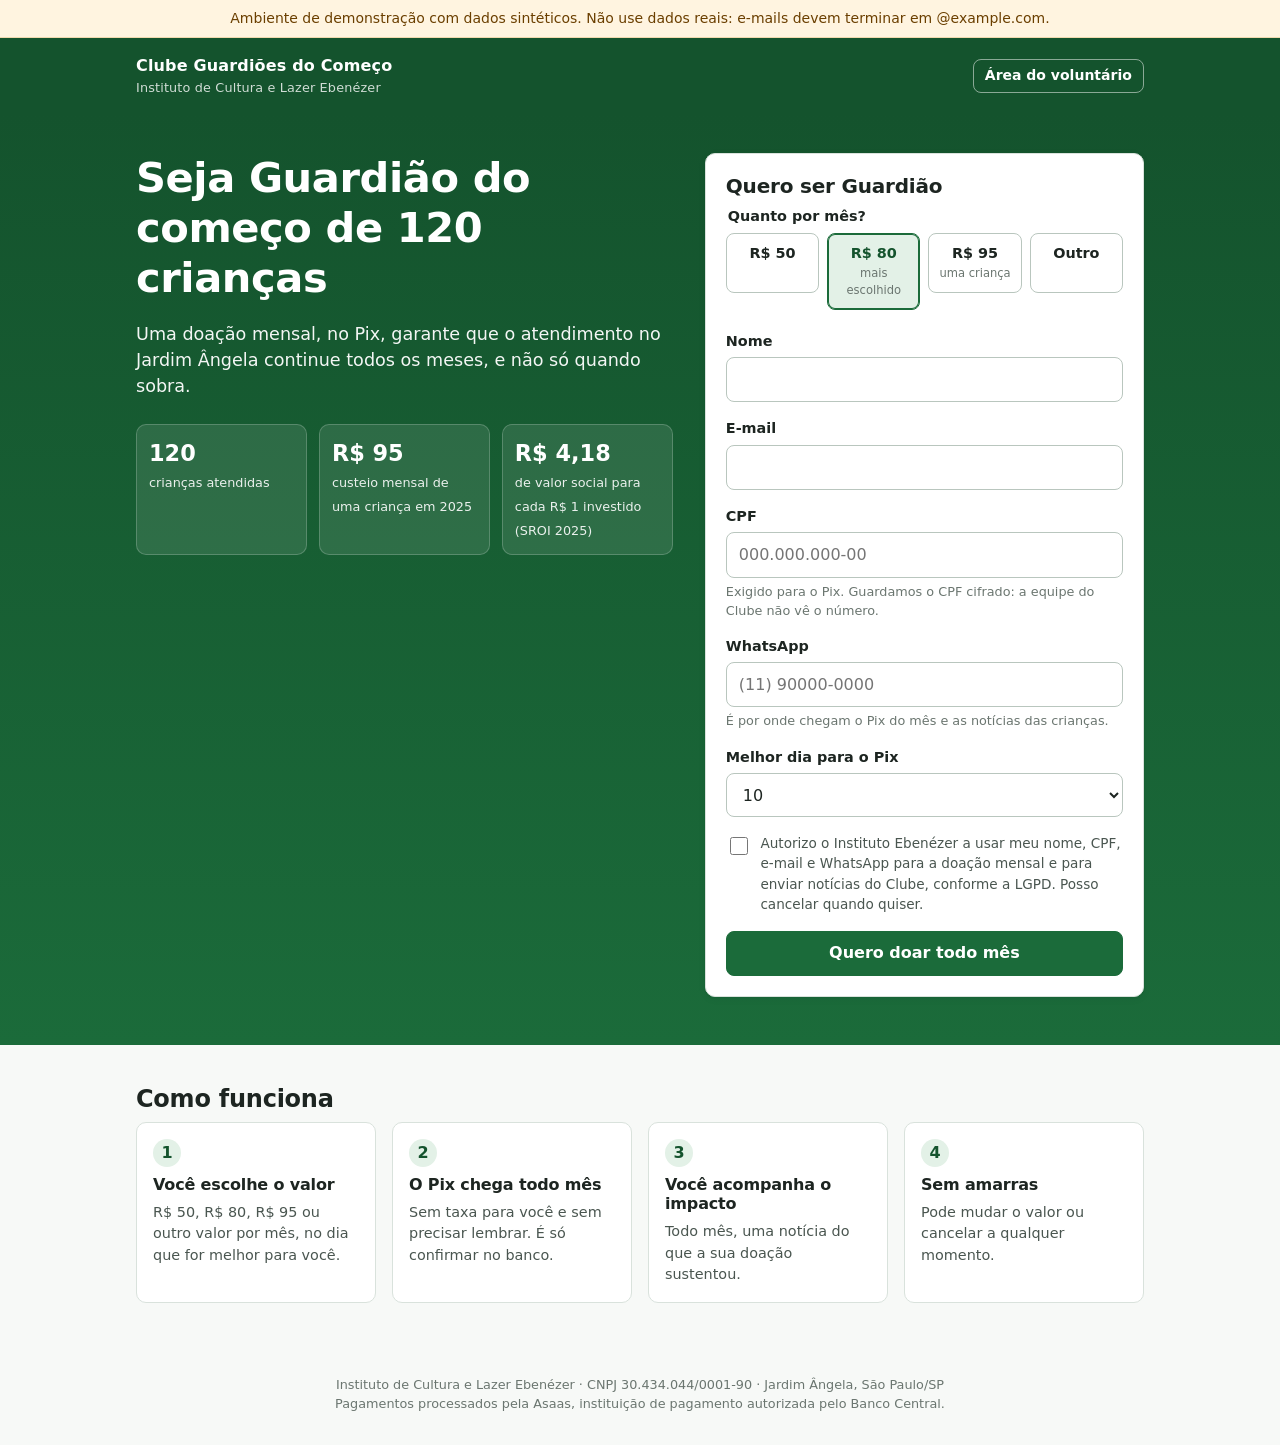
==== web/index.html @ 4b3579b1 "Handover final: user stories, congelamento, execução da véspera, conferência deck x MVP e pacote de " ====
<!doctype html>
<html lang="pt-BR">
<head>
<meta charset="utf-8">
<meta name="viewport" content="width=device-width, initial-scale=1">
<title>Clube Guardiões do Começo | Instituto Ebenézer</title>
<meta name="description" content="Doe todo mês e sustente o atendimento de 120 crianças no Jardim Ângela, São Paulo.">
<link rel="icon" href="data:image/svg+xml,%3Csvg xmlns=%22http://www.w3.org/2000/svg%22 viewBox=%220 0 32 32%22%3E%3Ccircle cx=%2216%22 cy=%2216%22 r=%2216%22 fill=%22%231b6b3a%22/%3E%3Cpath d=%22M16 8c-4 4-6 7-6 10a6 6 0 0 0 12 0c0-3-2-6-6-10z%22 fill=%22%23fff%22/%3E%3C/svg%3E">
<link rel="stylesheet" href="css/estilo.css">
</head>
<body>
<header class="pub-topo">
  <div class="cont">
    <div class="marca">Clube Guardiões do Começo<small>Instituto de Cultura e Lazer Ebenézer</small></div>
    <a class="btn sec peq" href="painel.html" style="background:transparent;color:#fff;border-color:rgba(255,255,255,.5)">Área do voluntário</a>
  </div>
</header>

<section class="heroi">
  <div class="cont">
    <div>
      <h1>Seja Guardião do começo de 120 crianças</h1>
      <p class="lead">Uma doação mensal, no Pix, garante que o atendimento no Jardim Ângela continue todos os meses, e não só quando sobra.</p>
      <div class="fatos">
        <div class="fato"><strong>120</strong><span>crianças atendidas</span></div>
        <div class="fato"><strong>R$ 95</strong><span>custeio mensal de uma criança em 2025</span></div>
        <div class="fato"><strong>R$ 4,18</strong><span>de valor social para cada R$ 1 investido (SROI 2025)</span></div>
      </div>
    </div>

    <form class="cartao form-adesao" id="form-adesao" novalidate>
      <h2 style="font-size:1.25rem">Quero ser Guardião</h2>
      <fieldset class="campo" style="border:0;padding:0;margin:0 0 1rem">
        <legend style="font-weight:600;font-size:.9rem;margin-bottom:.3rem">Quanto por mês?</legend>
        <div class="faixas">
          <label class="faixa"><input type="radio" name="valor" value="50"><span>R$ 50<small>&nbsp;</small></span></label>
          <label class="faixa"><input type="radio" name="valor" value="80" checked><span>R$ 80<small>mais escolhido</small></span></label>
          <label class="faixa"><input type="radio" name="valor" value="95"><span>R$ 95<small>uma criança</small></span></label>
          <label class="faixa"><input type="radio" name="valor" value="outro"><span>Outro<small>&nbsp;</small></span></label>
        </div>
        <div class="campo" id="campo-outro" hidden style="margin-top:.5rem">
          <label for="valor-outro">Outro valor mensal (R$)</label>
          <input id="valor-outro" type="number" min="10" max="5000" step="1" inputmode="numeric" placeholder="Ex.: 150">
        </div>
      </fieldset>
      <div class="campo"><label for="nome">Nome</label><input id="nome" type="text" autocomplete="name" required maxlength="120"></div>
      <div class="campo"><label for="email">E-mail</label><input id="email" type="email" autocomplete="email" required></div>
      <div class="campo"><label for="cpf">CPF</label><input id="cpf" type="text" inputmode="numeric" autocomplete="off" placeholder="000.000.000-00" maxlength="14" required>
        <div class="ajuda">Exigido para o Pix. Guardamos o CPF cifrado: a equipe do Clube não vê o número.</div></div>
      <div class="campo"><label for="telefone">WhatsApp</label><input id="telefone" type="tel" autocomplete="tel" placeholder="(11) 90000-0000" maxlength="30">
        <div class="ajuda">É por onde chegam o Pix do mês e as notícias das crianças.</div></div>
      <div class="campo"><label for="dia">Melhor dia para o Pix</label>
        <select id="dia"><option>5</option><option selected>10</option><option>15</option><option>20</option><option>25</option></select></div>
      <label class="consent campo"><input type="checkbox" id="consent" required>
        <span>Autorizo o Instituto Ebenézer a usar meu nome, CPF, e-mail e WhatsApp para a doação mensal e para enviar notícias do Clube, conforme a LGPD. Posso cancelar quando quiser.</span></label>
      <button class="btn" type="submit" id="btn-aderir" style="width:100%">Quero doar todo mês</button>
      <div id="resultado" aria-live="polite"></div>
    </form>
  </div>
</section>

<section class="secao">
  <h2>Como funciona</h2>
  <div class="passos">
    <div class="passo"><h3>Você escolhe o valor</h3><p>R$ 50, R$ 80, R$ 95 ou outro valor por mês, no dia que for melhor para você.</p></div>
    <div class="passo"><h3>O Pix chega todo mês</h3><p>Sem taxa para você e sem precisar lembrar. É só confirmar no banco.</p></div>
    <div class="passo"><h3>Você acompanha o impacto</h3><p>Todo mês, uma notícia do que a sua doação sustentou.</p></div>
    <div class="passo"><h3>Sem amarras</h3><p>Pode mudar o valor ou cancelar a qualquer momento.</p></div>
  </div>
</section>

<footer class="rodape">
  Instituto de Cultura e Lazer Ebenézer · CNPJ 30.434.044/0001-90 · Jardim Ângela, São Paulo/SP<br>
  Pagamentos processados pela Asaas, instituição de pagamento autorizada pelo Banco Central.
</footer>

<script src="vendor/supabase-2.117.2.js"></script>
<script src="config.js"></script>
<script src="js/comum.js"></script>
<script src="js/adesao.js"></script>
</body>
</html>
---- web/css/estilo.css ----
/* Clube Guardiões do Começo | estilo único das duas telas */
:root {
  --verde-900: #14532d;
  --verde-700: #1b6b3a;
  --verde-600: #237a45;
  --verde-100: #e3f1e7;
  --verde-50:  #f2f8f4;
  --tinta:     #1d2521;
  --tinta-2:   #4a5650;
  --tinta-3:   #6b7670;
  --linha:     #d9e2dc;
  --fundo:     #f7f9f7;
  --cartao:    #ffffff;
  --ok:        #1b6b3a;
  --atencao:   #9a5b00;
  --atencao-bg:#fff4e0;
  --critico:   #b42318;
  --critico-bg:#fdecea;
  --neutro-bg: #eef1ef;
  --raio: 10px;
  --sombra: 0 1px 2px rgba(20, 40, 30, .06), 0 2px 8px rgba(20, 40, 30, .05);
  --fonte: "Inter", system-ui, -apple-system, "Segoe UI", Roboto, sans-serif;
}
* { box-sizing: border-box; }
html, body { margin: 0; }
body { font-family: var(--fonte); color: var(--tinta); background: var(--fundo); line-height: 1.5; font-size: 16px; }
a { color: var(--verde-700); }
button, input, select { font: inherit; }
h1, h2, h3 { line-height: 1.2; margin: 0 0 .5rem; letter-spacing: -.01em; }
.sr-only { position: absolute; width: 1px; height: 1px; overflow: hidden; clip: rect(0 0 0 0); white-space: nowrap; }

.aviso-demo { background: #fff4e0; color: #6b3f00; border-bottom: 1px solid #f0d9ae; text-align: center; font-size: .875rem; padding: .5rem 1rem; }

/* ---------- botões e campos ---------- */
.btn { display: inline-flex; align-items: center; justify-content: center; gap: .4rem; border: 1px solid var(--verde-700);
       background: var(--verde-700); color: #fff; padding: .6rem 1rem; border-radius: 8px; cursor: pointer; font-weight: 600;
       min-height: 44px; text-decoration: none; }
.btn:hover { background: var(--verde-900); }
.btn:disabled { opacity: .55; cursor: not-allowed; }
.btn.sec { background: #fff; color: var(--verde-700); }
.btn.sec:hover { background: var(--verde-50); }
.btn.perigo { background: #fff; color: var(--critico); border-color: #e5b4ae; }
.btn.perigo:hover { background: var(--critico-bg); }
.btn.peq { min-height: 34px; padding: .3rem .7rem; font-size: .875rem; }
:focus-visible { outline: 3px solid #7cc496; outline-offset: 2px; }

label { display: block; font-weight: 600; font-size: .9rem; margin-bottom: .3rem; }
input[type=text], input[type=email], input[type=tel], input[type=password], input[type=number], input[type=month], select {
  width: 100%; padding: .6rem .75rem; border: 1px solid #b9c6be; border-radius: 8px; background: #fff; min-height: 44px; color: var(--tinta); }
.campo { margin-bottom: 1rem; }
.ajuda { font-size: .8rem; color: var(--tinta-3); margin-top: .25rem; }

.msg { border-radius: 8px; padding: .75rem 1rem; margin: 1rem 0; font-size: .95rem; }
.msg.ok { background: var(--verde-100); color: var(--verde-900); }
.msg.erro { background: var(--critico-bg); color: var(--critico); }
.msg.info { background: var(--neutro-bg); color: var(--tinta-2); }

/* ---------- página pública ---------- */
.pub-topo { background: var(--verde-900); color: #fff; }
.pub-topo .cont { max-width: 1040px; margin: 0 auto; padding: 1rem; display: flex; justify-content: space-between; align-items: center; }
.marca { font-weight: 700; letter-spacing: .01em; }
.marca small { display: block; font-weight: 400; opacity: .8; font-size: .8rem; }
.heroi { background: linear-gradient(180deg, var(--verde-900), var(--verde-700)); color: #fff; }
.heroi .cont { max-width: 1040px; margin: 0 auto; padding: 2.5rem 1rem 3rem; display: grid; gap: 2rem; grid-template-columns: 1.1fr .9fr; align-items: start; }
.heroi h1 { font-size: clamp(1.9rem, 4vw, 2.6rem); }
.heroi p.lead { font-size: 1.1rem; opacity: .95; max-width: 34rem; }
.fatos { display: grid; grid-template-columns: repeat(3, 1fr); gap: .75rem; margin-top: 1.5rem; }
.fato { background: rgba(255,255,255,.1); border: 1px solid rgba(255,255,255,.2); border-radius: var(--raio); padding: .75rem; }
.fato strong { display: block; font-size: 1.4rem; }
.fato span { font-size: .8rem; opacity: .9; }

.cartao { background: var(--cartao); border: 1px solid var(--linha); border-radius: var(--raio); box-shadow: var(--sombra); padding: 1.25rem; }
.form-adesao { color: var(--tinta); }
.faixas { display: grid; grid-template-columns: repeat(4, 1fr); gap: .5rem; }
.faixa input { position: absolute; opacity: 0; }
.faixa span { display: block; text-align: center; padding: .6rem .25rem; border: 1px solid #b9c6be; border-radius: 8px; cursor: pointer; font-weight: 700; }
.faixa span small { display: block; font-weight: 400; font-size: .72rem; color: var(--tinta-3); }
.faixa input:checked + span { border-color: var(--verde-700); background: var(--verde-100); color: var(--verde-900); box-shadow: inset 0 0 0 1px var(--verde-700); }
.faixa input:focus-visible + span { outline: 3px solid #7cc496; outline-offset: 2px; }
.consent { display: flex; gap: .6rem; align-items: flex-start; font-weight: 400; font-size: .85rem; color: var(--tinta-2); }
.consent input { margin-top: .25rem; width: 18px; height: 18px; flex: none; }

.secao { max-width: 1040px; margin: 0 auto; padding: 2.5rem 1rem; }
.passos { display: grid; grid-template-columns: repeat(4, 1fr); gap: 1rem; counter-reset: p; }
.passo { background: #fff; border: 1px solid var(--linha); border-radius: var(--raio); padding: 1rem; }
.passo::before { counter-increment: p; content: counter(p); display: inline-grid; place-items: center; width: 28px; height: 28px; border-radius: 50%;
                 background: var(--verde-100); color: var(--verde-900); font-weight: 700; margin-bottom: .5rem; }
.passo h3 { font-size: 1rem; }
.passo p { margin: 0; font-size: .9rem; color: var(--tinta-2); }
.rodape { text-align: center; color: var(--tinta-3); font-size: .8rem; padding: 2rem 1rem; }

/* ---------- painel ---------- */
.painel-topo { background: var(--verde-900); color: #fff; position: sticky; top: 0; z-index: 5; }
.painel-topo .cont { max-width: 1280px; margin: 0 auto; padding: .6rem 1rem; display: flex; align-items: center; gap: 1rem; justify-content: space-between; }
.painel-topo .quem { font-size: .85rem; opacity: .9; display: flex; gap: .75rem; align-items: center; }
.painel-topo .btn.sec { background: transparent; color: #fff; border-color: rgba(255,255,255,.5); }
.abas { background: #fff; border-bottom: 1px solid var(--linha); position: sticky; top: 56px; z-index: 4; }
.abas .cont { max-width: 1280px; margin: 0 auto; padding: 0 1rem; display: flex; gap: .25rem; overflow-x: auto; }
.abas button { border: 0; background: none; padding: .85rem .9rem; cursor: pointer; color: var(--tinta-2); font-weight: 600; border-bottom: 3px solid transparent; white-space: nowrap; }
.abas button[aria-selected=true] { color: var(--verde-900); border-bottom-color: var(--verde-700); }
.abas .badge { background: var(--critico); color: #fff; border-radius: 999px; font-size: .72rem; padding: .05rem .45rem; margin-left: .3rem; }
main.painel { max-width: 1280px; margin: 0 auto; padding: 1.25rem 1rem 3rem; }
.aba[hidden] { display: none; }
.cabecalho-aba { display: flex; justify-content: space-between; align-items: end; gap: 1rem; flex-wrap: wrap; margin-bottom: 1rem; }
.cabecalho-aba p { margin: 0; color: var(--tinta-2); font-size: .9rem; }

.kpis { display: grid; grid-template-columns: repeat(auto-fit, minmax(190px, 1fr)); gap: .75rem; margin-bottom: 1rem; }
.kpi { background: #fff; border: 1px solid var(--linha); border-radius: var(--raio); padding: 1rem; }
.kpi .rot { font-size: .8rem; color: var(--tinta-3); font-weight: 600; text-transform: uppercase; letter-spacing: .03em; }
.kpi .val { font-size: 1.75rem; font-weight: 700; margin: .15rem 0; font-variant-numeric: tabular-nums; }
.kpi .sub { font-size: .82rem; color: var(--tinta-2); }
.barra-meta { height: 8px; background: var(--neutro-bg); border-radius: 999px; overflow: hidden; margin-top: .4rem; }
.barra-meta > div { height: 100%; background: var(--verde-700); border-radius: 999px; }

.grade-2 { display: grid; grid-template-columns: 1fr 1fr; gap: .75rem; }
.grafico { background: #fff; border: 1px solid var(--linha); border-radius: var(--raio); padding: 1rem; position: relative; }
.grafico h3 { font-size: .95rem; }
.grafico .nota { font-size: .8rem; color: var(--tinta-3); margin: 0 0 .5rem; }
.grafico svg { width: 100%; height: auto; display: block; overflow: visible; }
.grafico .barra { fill: var(--verde-700); }
.grafico .barra.ativa { fill: var(--verde-900); }
.grafico .eixo text { fill: var(--tinta-3); font-size: 11px; }
.grafico .grade line { stroke: #e7ece9; }
.grafico .meta line { stroke: var(--tinta-2); stroke-dasharray: 4 4; }
.grafico .meta text { fill: var(--tinta); font-size: 11px; font-weight: 600; paint-order: stroke; stroke: #fff; stroke-width: 4px; stroke-linejoin: round; }
.dica { position: absolute; pointer-events: none; background: var(--tinta); color: #fff; font-size: .8rem; padding: .35rem .55rem; border-radius: 6px;
        white-space: nowrap; transform: translate(-50%, -110%); opacity: 0; transition: opacity .1s; }
.dica.vis { opacity: 1; }

.tabela-wrap { background: #fff; border: 1px solid var(--linha); border-radius: var(--raio); overflow-x: auto; }
table { width: 100%; border-collapse: collapse; font-size: .9rem; }
th, td { text-align: left; padding: .6rem .75rem; border-bottom: 1px solid #edf1ee; vertical-align: middle; }
th { font-size: .75rem; text-transform: uppercase; letter-spacing: .03em; color: var(--tinta-3); background: #fafbfa; position: sticky; top: 0; }
td.num, th.num { text-align: right; font-variant-numeric: tabular-nums; }
tr:hover td { background: #fafcfb; }
.vazio { padding: 2rem; text-align: center; color: var(--tinta-3); }

.selo { display: inline-flex; align-items: center; gap: .3rem; font-size: .78rem; font-weight: 600; border-radius: 999px; padding: .15rem .55rem; white-space: nowrap; }
.selo::before { content: ""; width: 7px; height: 7px; border-radius: 50%; background: currentColor; }
.selo.ativo, .selo.pago { background: var(--verde-100); color: var(--verde-900); }
.selo.recuperado { background: #e0eefb; color: #1e4f7a; }
.selo.em_risco, .selo.falhou, .selo.media { background: var(--atencao-bg); color: var(--atencao); }
.selo.alta { background: var(--critico-bg); color: var(--critico); }
.selo.cancelado, .selo.pendente { background: var(--neutro-bg); color: var(--tinta-2); }

.filtros { display: flex; gap: .5rem; flex-wrap: wrap; align-items: end; margin-bottom: .75rem; }
.filtros .campo { margin: 0; min-width: 180px; }
.acoes-mes { display: grid; grid-template-columns: repeat(3, 1fr); gap: .75rem; margin-bottom: 1rem; }
.acao { background: #fff; border: 1px solid var(--linha); border-radius: var(--raio); padding: 1rem; display: flex; flex-direction: column; gap: .5rem; }
.acao h3 { font-size: 1rem; margin: 0; }
.acao p { margin: 0; font-size: .85rem; color: var(--tinta-2); flex: 1; }
.acao .tag { font-size: .7rem; font-weight: 700; color: var(--atencao); text-transform: uppercase; letter-spacing: .04em; }

dialog { border: 0; border-radius: 12px; padding: 0; width: min(760px, 94vw); box-shadow: 0 20px 60px rgba(0,0,0,.25); }
dialog::backdrop { background: rgba(10, 25, 15, .45); }
dialog .dlg-cab { display: flex; justify-content: space-between; align-items: center; padding: 1rem 1.25rem; border-bottom: 1px solid var(--linha); }
dialog .dlg-corpo { padding: 1rem 1.25rem; max-height: 70vh; overflow: auto; }
.linha-tempo { list-style: none; margin: 0; padding: 0; font-size: .88rem; }
.linha-tempo li { padding: .4rem 0; border-bottom: 1px dashed #e3e9e5; display: flex; gap: .75rem; }
.linha-tempo time { color: var(--tinta-3); min-width: 8.5rem; font-variant-numeric: tabular-nums; }

.login { max-width: 400px; margin: 8vh auto; }
.login h1 { font-size: 1.4rem; }

@media (max-width: 860px) {
  .heroi .cont { grid-template-columns: 1fr; }
  .passos { grid-template-columns: 1fr 1fr; }
  .grade-2, .acoes-mes { grid-template-columns: 1fr; }
}
@media (max-width: 520px) {
  .faixas { grid-template-columns: 1fr 1fr; }
  .fatos { grid-template-columns: 1fr; }
  .passos { grid-template-columns: 1fr; }
  .painel-topo .quem span { display: none; }
}
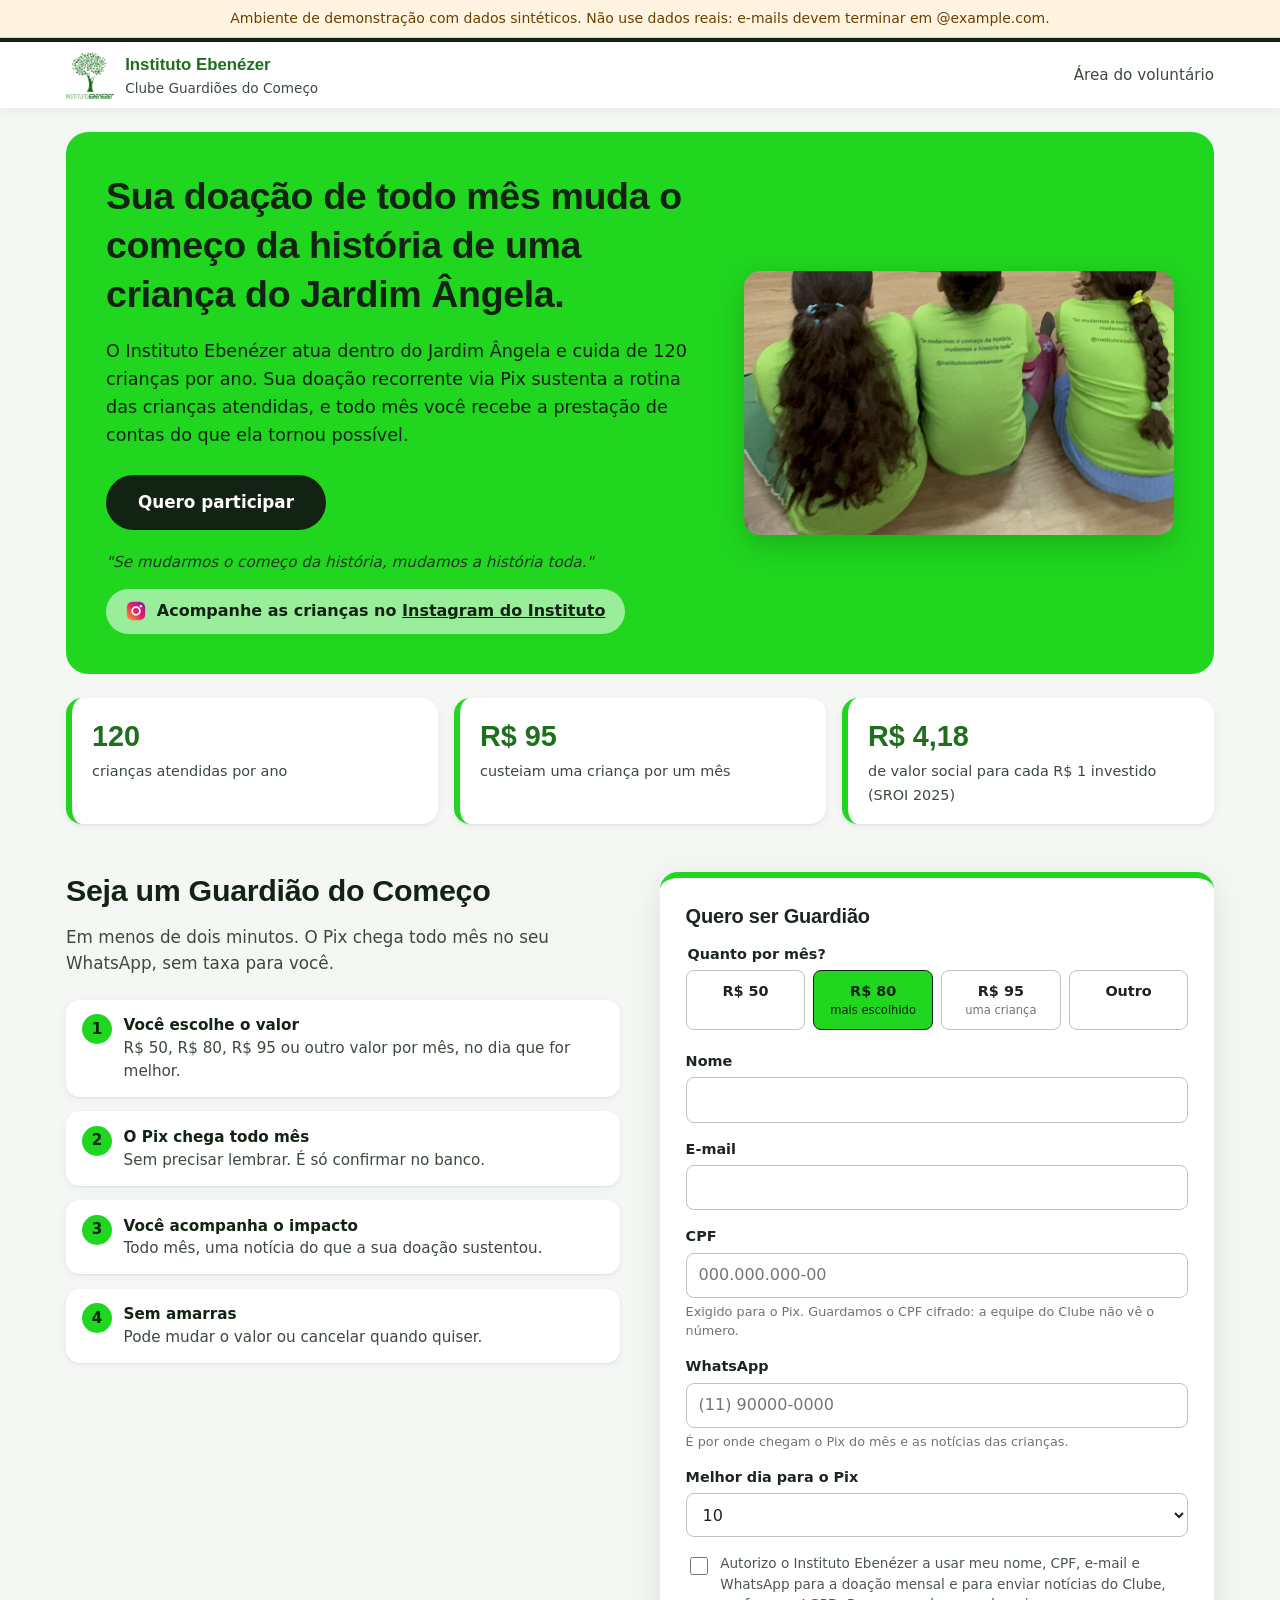
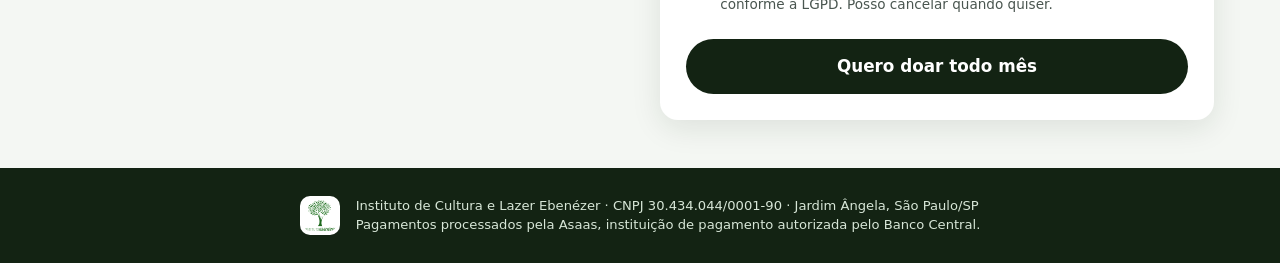
==== commit 952985ba: "Identidade visual do Instituto na página de adesão e no painel - Página de adesão no padrão da entre" ====
--- a/web/index.html
+++ b/web/index.html
@@ -5,31 +5,58 @@
 <meta name="viewport" content="width=device-width, initial-scale=1">
 <title>Clube Guardiões do Começo | Instituto Ebenézer</title>
 <meta name="description" content="Doe todo mês e sustente o atendimento de 120 crianças no Jardim Ângela, São Paulo.">
-<link rel="icon" href="data:image/svg+xml,%3Csvg xmlns=%22http://www.w3.org/2000/svg%22 viewBox=%220 0 32 32%22%3E%3Ccircle cx=%2216%22 cy=%2216%22 r=%2216%22 fill=%22%231b6b3a%22/%3E%3Cpath d=%22M16 8c-4 4-6 7-6 10a6 6 0 0 0 12 0c0-3-2-6-6-10z%22 fill=%22%23fff%22/%3E%3C/svg%3E">
+<link rel="icon" type="image/png" href="img/favicon.png">
 <link rel="stylesheet" href="css/estilo.css">
 </head>
-<body>
+<body class="pub">
 <header class="pub-topo">
   <div class="cont">
-    <div class="marca">Clube Guardiões do Começo<small>Instituto de Cultura e Lazer Ebenézer</small></div>
-    <a class="btn sec peq" href="painel.html" style="background:transparent;color:#fff;border-color:rgba(255,255,255,.5)">Área do voluntário</a>
+    <a class="marca-logo" href="index.html">
+      <img src="img/logo-ebenezer.png" alt="Instituto Ebenézer" width="48" height="47">
+      <span><strong>Instituto Ebenézer</strong><small>Clube Guardiões do Começo</small></span>
+    </a>
+    <a class="link-topo" href="painel.html">Área do voluntário</a>
   </div>
 </header>
 
-<section class="heroi">
-  <div class="cont">
-    <div>
-      <h1>Seja Guardião do começo de 120 crianças</h1>
-      <p class="lead">Uma doação mensal, no Pix, garante que o atendimento no Jardim Ângela continue todos os meses, e não só quando sobra.</p>
-      <div class="fatos">
-        <div class="fato"><strong>120</strong><span>crianças atendidas</span></div>
-        <div class="fato"><strong>R$ 95</strong><span>custeio mensal de uma criança em 2025</span></div>
-        <div class="fato"><strong>R$ 4,18</strong><span>de valor social para cada R$ 1 investido (SROI 2025)</span></div>
-      </div>
+<main>
+<section class="vitrine">
+  <div class="vitrine-cartao">
+    <div class="vitrine-texto">
+      <h1>Sua doação de todo mês muda o começo da história de uma criança do Jardim Ângela.</h1>
+      <p>O Instituto Ebenézer atua dentro do Jardim Ângela e cuida de 120 crianças por ano. Sua doação recorrente via Pix sustenta a rotina das crianças atendidas, e todo mês você recebe a prestação de contas do que ela tornou possível.</p>
+      <a class="btn-pilula" href="#adesao">Quero participar</a>
+      <p class="lema">"Se mudarmos o começo da história, mudamos a história toda."</p>
+      <a class="insta" href="https://www.instagram.com/institutosocialebenezer/" target="_blank" rel="noopener">
+        <svg viewBox="0 0 24 24" width="22" height="22" aria-hidden="true"><defs><linearGradient id="ig" x1="0" y1="1" x2="1" y2="0"><stop offset="0" stop-color="#f9a825"/><stop offset=".5" stop-color="#e91e63"/><stop offset="1" stop-color="#7b1fa2"/></linearGradient></defs><rect x="2" y="2" width="20" height="20" rx="6" fill="url(#ig)"/><circle cx="12" cy="12" r="4.2" fill="none" stroke="#fff" stroke-width="2"/><circle cx="17.3" cy="6.7" r="1.3" fill="#fff"/></svg>
+        <span>Acompanhe as crianças no <u>Instagram do Instituto</u></span>
+      </a>
     </div>
+    <figure class="vitrine-foto">
+      <img src="img/guardioes.jpg" alt="Três crianças de costas, com a camiseta verde do Instituto: Se mudarmos o começo da história, mudamos a história toda" width="1400" height="858">
+    </figure>
+  </div>
+</section>
 
+<section class="numeros" aria-label="O Instituto em números">
+  <div class="numero"><strong>120</strong><span>crianças atendidas por ano</span></div>
+  <div class="numero"><strong>R$ 95</strong><span>custeiam uma criança por um mês</span></div>
+  <div class="numero"><strong>R$ 4,18</strong><span>de valor social para cada R$ 1 investido (SROI 2025)</span></div>
+</section>
+
+<section class="adesao" id="adesao">
+  <div class="adesao-intro">
+    <h2>Seja um Guardião do Começo</h2>
+    <p>Em menos de dois minutos. O Pix chega todo mês no seu WhatsApp, sem taxa para você.</p>
+    <ol class="passos-lista">
+      <li><strong>Você escolhe o valor</strong> R$ 50, R$ 80, R$ 95 ou outro valor por mês, no dia que for melhor.</li>
+      <li><strong>O Pix chega todo mês</strong> Sem precisar lembrar. É só confirmar no banco.</li>
+      <li><strong>Você acompanha o impacto</strong> Todo mês, uma notícia do que a sua doação sustentou.</li>
+      <li><strong>Sem amarras</strong> Pode mudar o valor ou cancelar quando quiser.</li>
+    </ol>
+  </div>
     <form class="cartao form-adesao" id="form-adesao" novalidate>
-      <h2 style="font-size:1.25rem">Quero ser Guardião</h2>
+      <h3 class="form-titulo">Quero ser Guardião</h3>
       <fieldset class="campo" style="border:0;padding:0;margin:0 0 1rem">
         <legend style="font-weight:600;font-size:.9rem;margin-bottom:.3rem">Quanto por mês?</legend>
         <div class="faixas">
@@ -53,25 +80,16 @@
         <select id="dia"><option>5</option><option selected>10</option><option>15</option><option>20</option><option>25</option></select></div>
       <label class="consent campo"><input type="checkbox" id="consent" required>
         <span>Autorizo o Instituto Ebenézer a usar meu nome, CPF, e-mail e WhatsApp para a doação mensal e para enviar notícias do Clube, conforme a LGPD. Posso cancelar quando quiser.</span></label>
-      <button class="btn" type="submit" id="btn-aderir" style="width:100%">Quero doar todo mês</button>
+      <button class="btn-pilula largo" type="submit" id="btn-aderir">Quero doar todo mês</button>
       <div id="resultado" aria-live="polite"></div>
     </form>
-  </div>
 </section>
+</main>
 
-<section class="secao">
-  <h2>Como funciona</h2>
-  <div class="passos">
-    <div class="passo"><h3>Você escolhe o valor</h3><p>R$ 50, R$ 80, R$ 95 ou outro valor por mês, no dia que for melhor para você.</p></div>
-    <div class="passo"><h3>O Pix chega todo mês</h3><p>Sem taxa para você e sem precisar lembrar. É só confirmar no banco.</p></div>
-    <div class="passo"><h3>Você acompanha o impacto</h3><p>Todo mês, uma notícia do que a sua doação sustentou.</p></div>
-    <div class="passo"><h3>Sem amarras</h3><p>Pode mudar o valor ou cancelar a qualquer momento.</p></div>
-  </div>
-</section>
-
-<footer class="rodape">
-  Instituto de Cultura e Lazer Ebenézer · CNPJ 30.434.044/0001-90 · Jardim Ângela, São Paulo/SP<br>
-  Pagamentos processados pela Asaas, instituição de pagamento autorizada pelo Banco Central.
+<footer class="rodape-pub">
+  <img src="img/logo-ebenezer.png" alt="" width="40" height="39">
+  <div>Instituto de Cultura e Lazer Ebenézer · CNPJ 30.434.044/0001-90 · Jardim Ângela, São Paulo/SP<br>
+  Pagamentos processados pela Asaas, instituição de pagamento autorizada pelo Banco Central.</div>
 </footer>
 
 <script src="vendor/supabase-2.117.2.js"></script>
--- a/web/css/estilo.css
+++ b/web/css/estilo.css
@@ -141,6 +141,7 @@
 .selo.recuperado { background: #e0eefb; color: #1e4f7a; }
 .selo.em_risco, .selo.falhou, .selo.media { background: var(--atencao-bg); color: var(--atencao); }
 .selo.alta { background: var(--critico-bg); color: var(--critico); }
+.selo.direto { background: #f3ecdf; color: #7a5a1e; }
 .selo.cancelado, .selo.pendente { background: var(--neutro-bg); color: var(--tinta-2); }
 
 .filtros { display: flex; gap: .5rem; flex-wrap: wrap; align-items: end; margin-bottom: .75rem; }
@@ -173,3 +174,88 @@
   .passos { grid-template-columns: 1fr; }
   .painel-topo .quem span { display: none; }
 }
+
+/* =====================================================================
+   Identidade visual do Instituto (entrega da semana 5): verde vivo,
+   títulos fortes em preto, botão em pílula escura, logo da árvore.
+   ===================================================================== */
+:root {
+  --marca:       #20d61f;   /* verde vivo da camiseta e da semana 5 */
+  --marca-claro: #9aed9a;
+  --marca-escuro:#1f6f1f;   /* verde do logo, para texto sobre branco */
+  --preto:       #132313;
+  --fonte-titulo: Verdana, Tahoma, "Segoe UI", sans-serif;
+}
+body.pub { background: #f4f7f3; }
+body.pub .pub-topo { background: #fff; color: var(--preto); box-shadow: 0 2px 10px rgba(0,0,0,.06); border-top: 4px solid var(--preto); }
+body.pub .pub-topo .cont { max-width: 1180px; padding: .6rem 1rem; }
+.marca-logo { display: flex; align-items: center; gap: .7rem; text-decoration: none; color: var(--marca-escuro); }
+.marca-logo img { display: block; width: 48px; height: auto; }
+.marca-logo strong { display: block; font-family: var(--fonte-titulo); font-size: 1.05rem; }
+.marca-logo small { display: block; color: #3c4a3c; font-size: .85rem; }
+.link-topo { color: #3c4a3c; text-decoration: none; font-size: .95rem; }
+.link-topo:hover { color: var(--marca-escuro); text-decoration: underline; }
+
+.vitrine { max-width: 1180px; margin: 0 auto; padding: 1.5rem 1rem 1rem; }
+.vitrine-cartao { background: var(--marca); border-radius: 22px; padding: 2.5rem; display: grid; grid-template-columns: 1.25fr .9fr; gap: 2.5rem; align-items: center; color: var(--preto); }
+.vitrine h1 { font-family: var(--fonte-titulo); font-weight: 800; font-size: clamp(1.6rem, 3.3vw, 2.35rem); line-height: 1.3; letter-spacing: -.01em; margin-bottom: 1rem; }
+.vitrine-texto p { font-size: 1.1rem; line-height: 1.6; max-width: 38rem; }
+.vitrine-foto { margin: 0; }
+.vitrine-foto img { width: 100%; height: 100%; max-height: 420px; object-fit: cover; border-radius: 16px; display: block; box-shadow: 0 10px 30px rgba(0,0,0,.18); }
+.btn-pilula { display: inline-flex; align-items: center; justify-content: center; background: var(--preto); color: #fff; border: 0; border-radius: 999px;
+              padding: .95rem 2rem; font-weight: 700; font-size: 1.05rem; text-decoration: none; cursor: pointer; min-height: 52px; margin: .5rem 0 1rem; }
+.btn-pilula:hover { background: #000; transform: translateY(-1px); }
+.btn-pilula:disabled { opacity: .55; cursor: not-allowed; transform: none; }
+.btn-pilula.largo { width: 100%; margin-bottom: 0; }
+.lema { font-style: italic; font-size: .95rem !important; color: #1d3a1d; margin: .25rem 0 .9rem; }
+.insta { display: inline-flex; align-items: center; gap: .6rem; background: var(--marca-claro); color: var(--preto); border-radius: 999px; padding: .65rem 1.2rem; text-decoration: none; font-weight: 700; }
+.insta:hover { background: #b8f4b8; }
+
+.numeros { max-width: 1180px; margin: 0 auto; padding: .5rem 1rem 1rem; display: grid; grid-template-columns: repeat(3, 1fr); gap: 1rem; }
+.numero { background: #fff; border-radius: 16px; padding: 1.1rem 1.25rem; box-shadow: var(--sombra); border-left: 6px solid var(--marca); }
+.numero strong { display: block; font-family: var(--fonte-titulo); font-size: 1.8rem; color: var(--marca-escuro); }
+.numero span { color: #3c4a3c; font-size: .9rem; }
+
+.adesao { max-width: 1180px; margin: 0 auto; padding: 2rem 1rem 3rem; display: grid; grid-template-columns: 1fr 1fr; gap: 2.5rem; align-items: start; scroll-margin-top: 1rem; }
+.adesao h2 { font-family: var(--fonte-titulo); font-weight: 800; font-size: clamp(1.4rem, 2.6vw, 1.9rem); color: var(--preto); }
+.adesao-intro > p { font-size: 1.05rem; color: #3c4a3c; }
+.passos-lista { list-style: none; padding: 0; margin: 1.5rem 0 0; counter-reset: p; display: grid; gap: .9rem; }
+.passos-lista li { position: relative; padding: .9rem 1rem .9rem 3.6rem; background: #fff; border-radius: 14px; box-shadow: var(--sombra); color: #3c4a3c; font-size: .95rem; }
+.passos-lista li::before { counter-increment: p; content: counter(p); position: absolute; left: 1rem; top: .9rem; width: 30px; height: 30px; border-radius: 50%;
+                           background: var(--marca); color: var(--preto); font-weight: 800; display: grid; place-items: center; }
+.passos-lista strong { display: block; color: var(--preto); }
+body.pub .form-adesao { border-radius: 18px; border: 0; box-shadow: 0 8px 30px rgba(19,35,19,.10); padding: 1.6rem; border-top: 6px solid var(--marca); }
+.form-titulo { font-family: var(--fonte-titulo); font-size: 1.25rem; margin-bottom: 1rem; }
+body.pub .faixa input:checked + span { border-color: var(--preto); background: var(--marca); color: var(--preto); box-shadow: none; }
+body.pub .faixa input:checked + span small { color: var(--preto); }
+
+.rodape-pub { background: var(--preto); color: #d7e6d7; font-size: .82rem; padding: 1.75rem 1rem; display: flex; gap: 1rem; align-items: center; justify-content: center; text-align: left; }
+.rodape-pub img { background: #fff; border-radius: 10px; padding: 4px; }
+
+@media (max-width: 860px) {
+  .vitrine-cartao { grid-template-columns: 1fr; padding: 1.5rem; gap: 1.25rem; }
+  .vitrine-foto { order: -1; }
+  .vitrine-foto img { max-height: 260px; }
+  .numeros { grid-template-columns: 1fr; }
+  .adesao { grid-template-columns: 1fr; gap: 1.5rem; }
+  .rodape-pub { flex-direction: column; text-align: center; }
+}
+@media (max-width: 480px) {
+  .marca-logo small { font-size: .78rem; }
+  .link-topo { font-size: .85rem; }
+  .vitrine-texto p { font-size: 1rem; }
+}
+
+/* Painel: mesma identidade no topo */
+.painel-topo { background: #fff; color: var(--preto); border-top: 4px solid var(--marca); box-shadow: 0 2px 10px rgba(0,0,0,.06); }
+.painel-topo .btn.sec { background: #fff; color: var(--preto); border-color: #c4d2c4; }
+.painel-topo .marca-logo small { color: #3c4a3c; }
+.insta svg { flex: none; }
+.link-topo { white-space: nowrap; }
+@media (max-width: 480px) {
+  .marca-logo img { width: 40px; }
+  .numeros { grid-template-columns: repeat(3, 1fr); gap: .5rem; }
+  .numero { padding: .7rem .6rem; border-left-width: 4px; }
+  .numero strong { font-size: 1.15rem; }
+  .numero span { font-size: .75rem; line-height: 1.3; display: block; }
+}
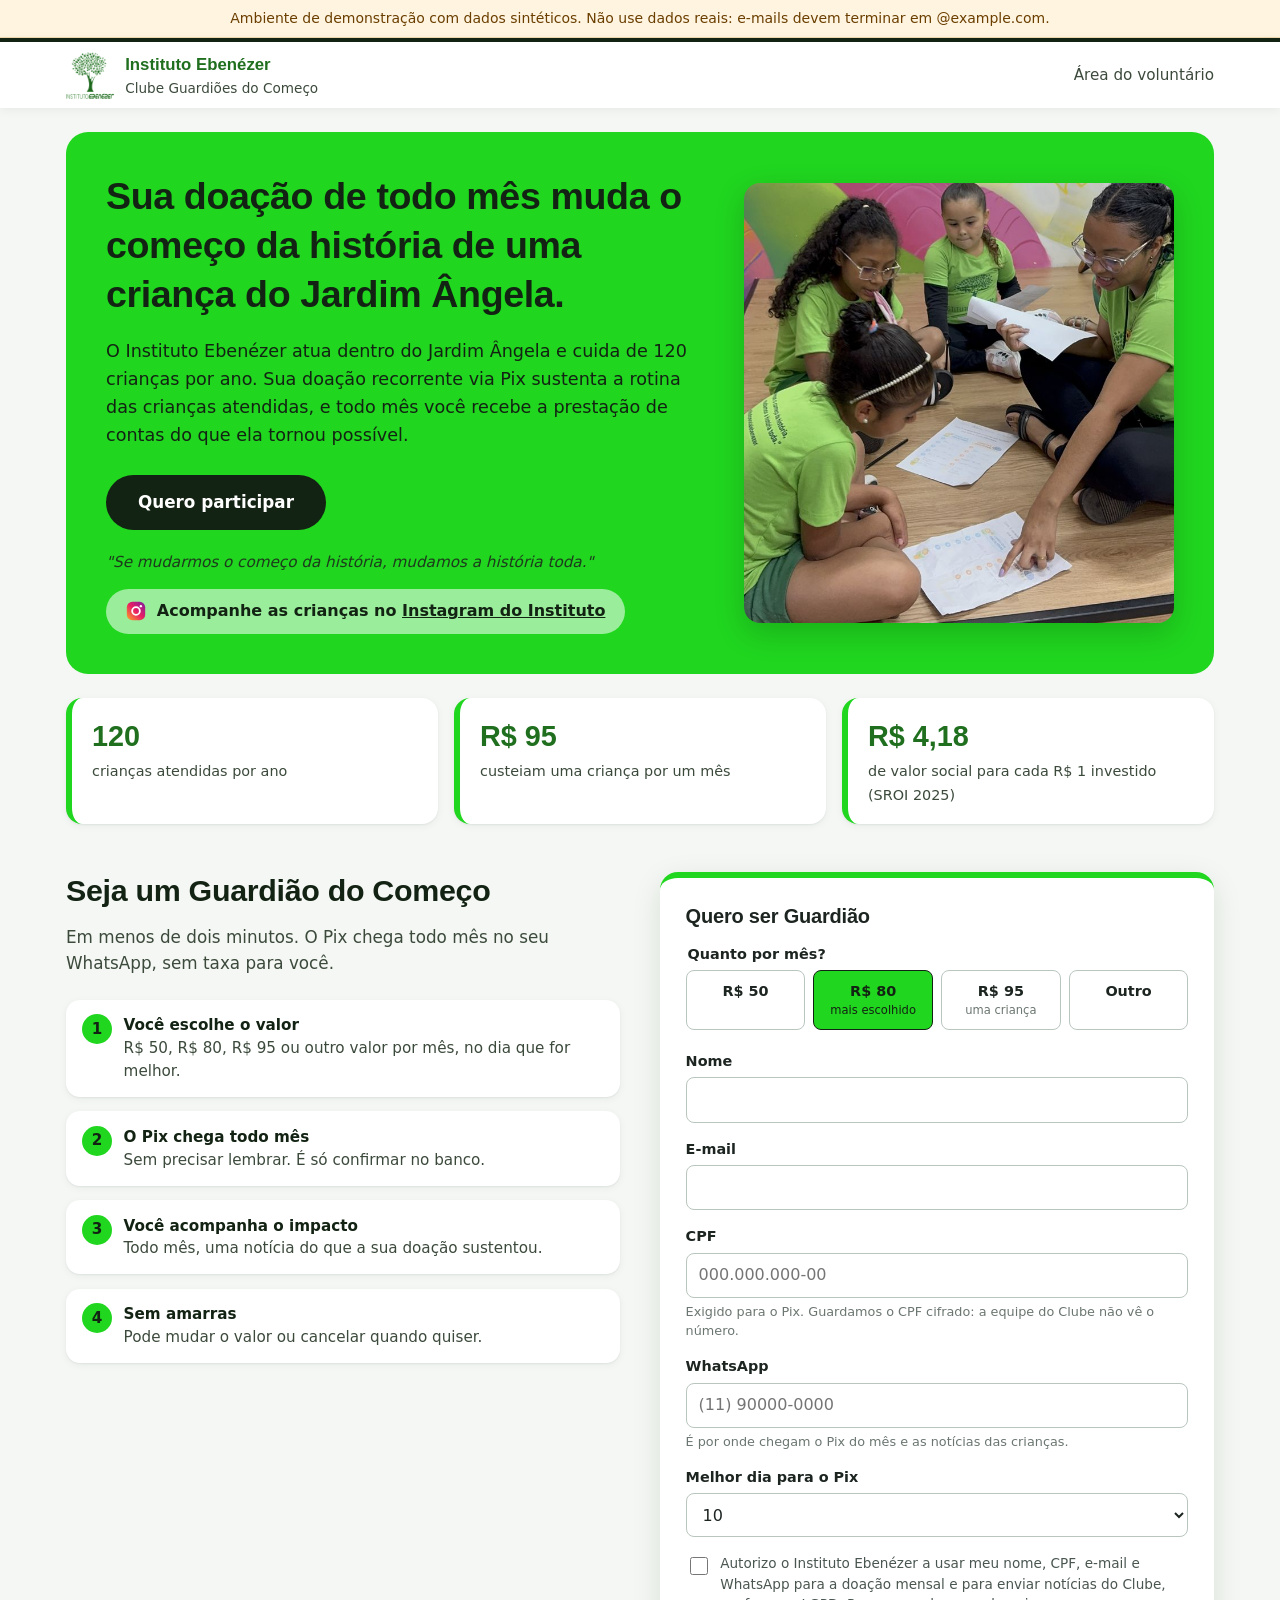
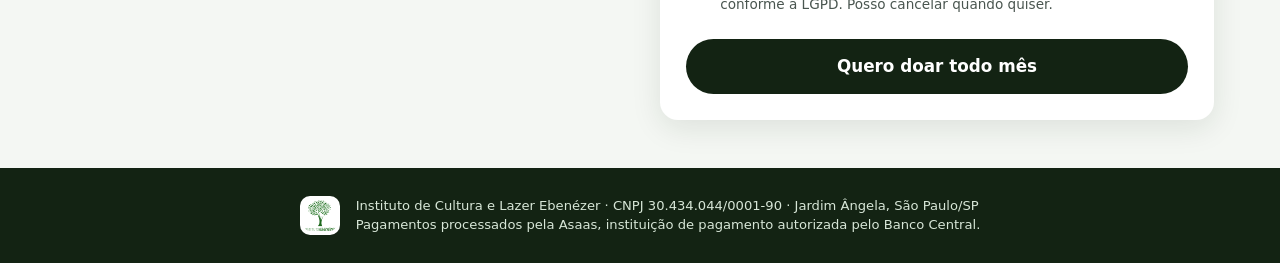
==== commit 821f1d3b: "Página de adesão volta à foto da entrega da semana 5 - Foto de atividade do banco de imagens liberad" ====
--- a/web/index.html
+++ b/web/index.html
@@ -33,7 +33,7 @@
       </a>
     </div>
     <figure class="vitrine-foto">
-      <img src="img/guardioes.jpg" alt="Três crianças de costas, com a camiseta verde do Instituto: Se mudarmos o começo da história, mudamos a história toda" width="1400" height="858">
+      <img src="img/guardioes.jpg" alt="Educadora do Instituto Ebenézer em atividade de leitura com crianças sentadas no chão" width="754" height="1100">
     </figure>
   </div>
 </section>
--- a/web/css/estilo.css
+++ b/web/css/estilo.css
@@ -259,3 +259,5 @@
   .numero strong { font-size: 1.15rem; }
   .numero span { font-size: .75rem; line-height: 1.3; display: block; }
 }
+.vitrine-foto img { max-height: 440px; aspect-ratio: 4 / 5; object-position: center 60%; }
+@media (max-width: 860px) { .vitrine-foto img { aspect-ratio: 16 / 11; max-height: 300px; object-position: center 12%; } }
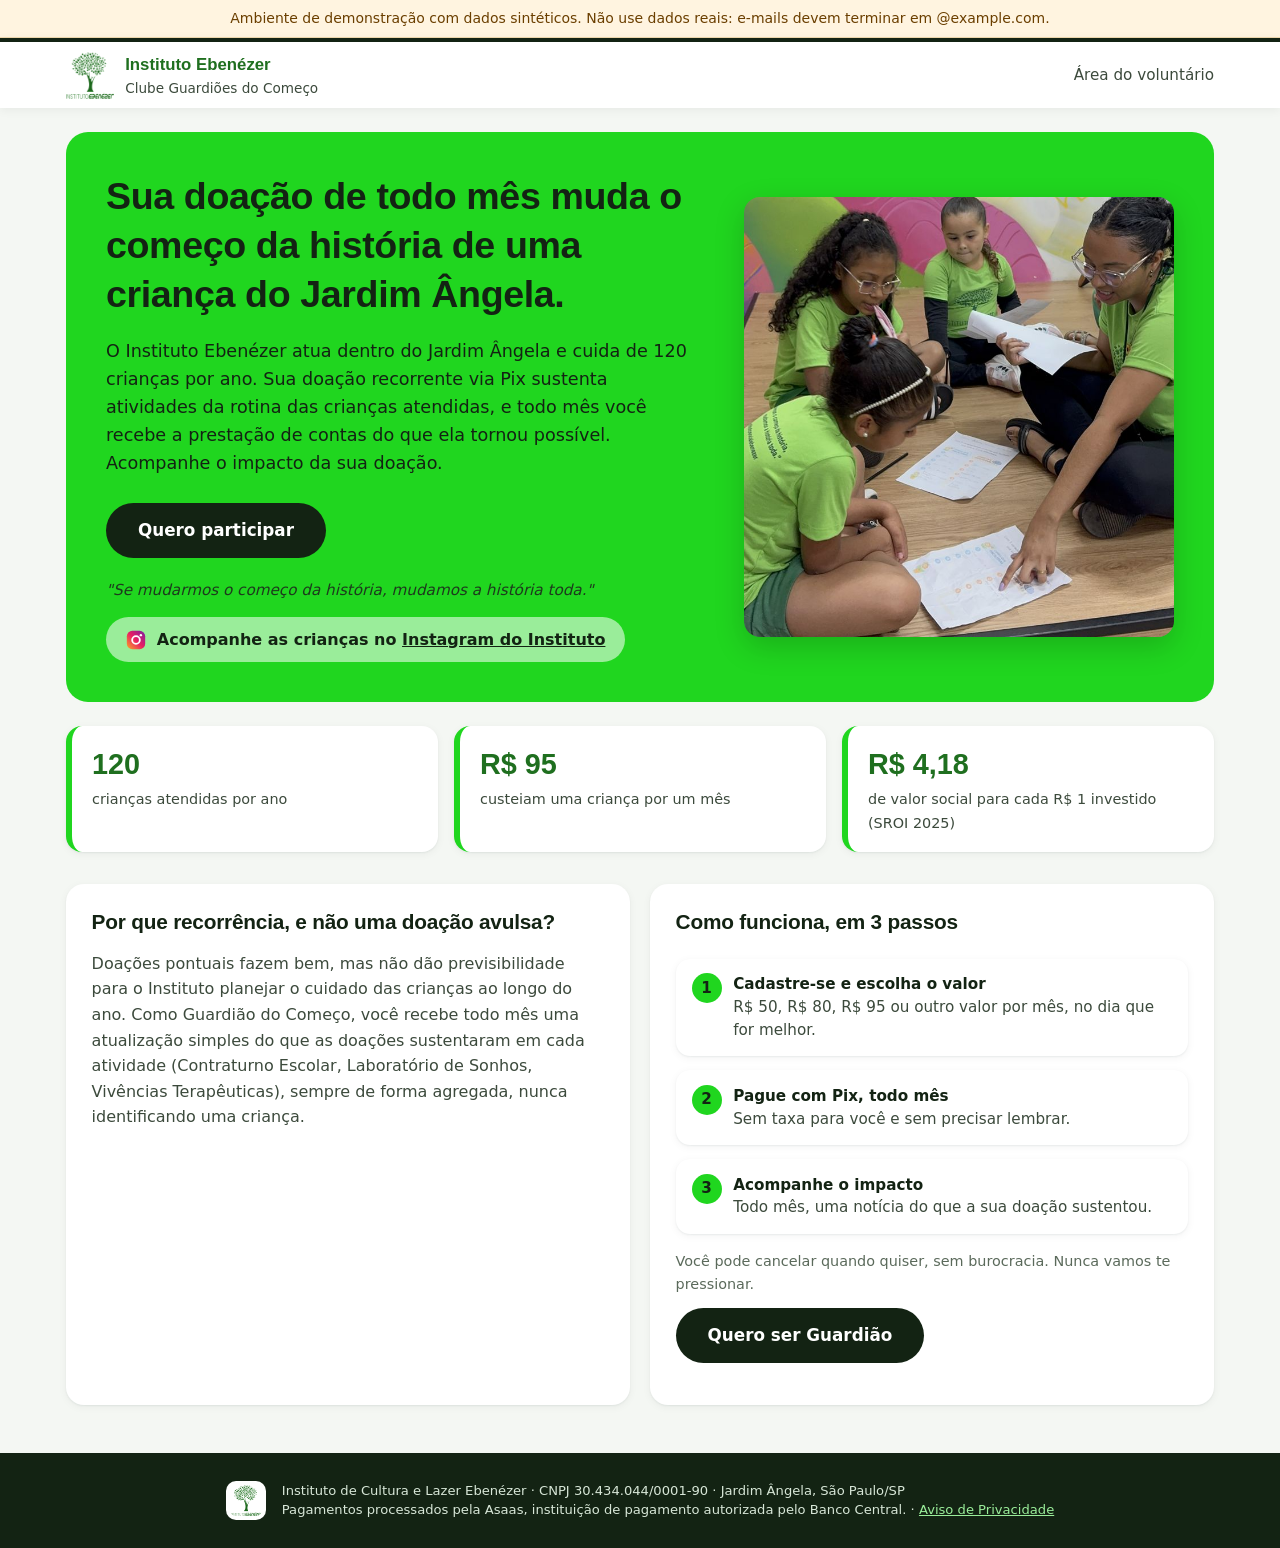
==== commit 35a90950: "WIP: evolução do MVP sobre a jornada do protótipo da semana 5 Trabalho em andamento (convite com lin" ====
--- a/web/index.html
+++ b/web/index.html
@@ -20,12 +20,16 @@
 </header>
 
 <main>
+<div class="faixa-convite" id="faixa-convite" hidden></div>
+
+<!-- ================= INÍCIO ================= -->
+<div class="tela" id="tela-inicio" data-tela="inicio">
 <section class="vitrine">
   <div class="vitrine-cartao">
     <div class="vitrine-texto">
       <h1>Sua doação de todo mês muda o começo da história de uma criança do Jardim Ângela.</h1>
-      <p>O Instituto Ebenézer atua dentro do Jardim Ângela e cuida de 120 crianças por ano. Sua doação recorrente via Pix sustenta a rotina das crianças atendidas, e todo mês você recebe a prestação de contas do que ela tornou possível.</p>
-      <a class="btn-pilula" href="#adesao">Quero participar</a>
+      <p>O Instituto Ebenézer atua dentro do Jardim Ângela e cuida de 120 crianças por ano. Sua doação recorrente via Pix sustenta atividades da rotina das crianças atendidas, e todo mês você recebe a prestação de contas do que ela tornou possível. Acompanhe o impacto da sua doação.</p>
+      <a class="btn-pilula" href="#cadastro" data-ir="cadastro">Quero participar</a>
       <p class="lema">"Se mudarmos o começo da história, mudamos a história toda."</p>
       <a class="insta" href="https://www.instagram.com/institutosocialebenezer/" target="_blank" rel="noopener">
         <svg viewBox="0 0 24 24" width="22" height="22" aria-hidden="true"><defs><linearGradient id="ig" x1="0" y1="1" x2="1" y2="0"><stop offset="0" stop-color="#f9a825"/><stop offset=".5" stop-color="#e91e63"/><stop offset="1" stop-color="#7b1fa2"/></linearGradient></defs><rect x="2" y="2" width="20" height="20" rx="6" fill="url(#ig)"/><circle cx="12" cy="12" r="4.2" fill="none" stroke="#fff" stroke-width="2"/><circle cx="17.3" cy="6.7" r="1.3" fill="#fff"/></svg>
@@ -44,20 +48,38 @@
   <div class="numero"><strong>R$ 4,18</strong><span>de valor social para cada R$ 1 investido (SROI 2025)</span></div>
 </section>
 
-<section class="adesao" id="adesao">
-  <div class="adesao-intro">
-    <h2>Seja um Guardião do Começo</h2>
-    <p>Em menos de dois minutos. O Pix chega todo mês no seu WhatsApp, sem taxa para você.</p>
+
+<section class="bloco">
+  <div class="bloco-cartao">
+    <h2>Por que recorrência, e não uma doação avulsa?</h2>
+    <p>Doações pontuais fazem bem, mas não dão previsibilidade para o Instituto planejar o cuidado das crianças ao longo do ano. Como Guardião do Começo, você recebe todo mês uma atualização simples do que as doações sustentaram em cada atividade (Contraturno Escolar, Laboratório de Sonhos, Vivências Terapêuticas), sempre de forma agregada, nunca identificando uma criança.</p>
+  </div>
+  <div class="bloco-cartao">
+    <h2>Como funciona, em 3 passos</h2>
     <ol class="passos-lista">
-      <li><strong>Você escolhe o valor</strong> R$ 50, R$ 80, R$ 95 ou outro valor por mês, no dia que for melhor.</li>
-      <li><strong>O Pix chega todo mês</strong> Sem precisar lembrar. É só confirmar no banco.</li>
-      <li><strong>Você acompanha o impacto</strong> Todo mês, uma notícia do que a sua doação sustentou.</li>
-      <li><strong>Sem amarras</strong> Pode mudar o valor ou cancelar quando quiser.</li>
-    </ol>
-  </div>
+      <li><strong>Cadastre-se e escolha o valor</strong> R$ 50, R$ 80, R$ 95 ou outro valor por mês, no dia que for melhor.</li>
+      <li><strong>Pague com Pix, todo mês</strong> Sem taxa para você e sem precisar lembrar.</li>
+      <li><strong>Acompanhe o impacto</strong> Todo mês, uma notícia do que a sua doação sustentou.</li>
+    </ol>
+    <p class="nota-suave">Você pode cancelar quando quiser, sem burocracia. Nunca vamos te pressionar.</p>
+    <a class="btn-pilula" href="#cadastro" data-ir="cadastro">Quero ser Guardião</a>
+  </div>
+</section>
+</div>
+
+<!-- ================= CADASTRO (1) ================= -->
+<section class="tela jornada" id="tela-cadastro" data-tela="cadastro" hidden>
+    <ol class="stepper" aria-label="Etapas da adesão">
+      <li class="atual"><span>1</span>Seus dados</li>
+      <li class=""><span>2</span>Pagamento</li>
+      <li class=""><span>3</span>Confirmação</li>
+    </ol>
+  <div class="jornada-cartao">
+    <img class="jornada-foto" src="img/guardioes-grupo.jpg" alt="Crianças e equipe do Instituto Ebenézer com a camiseta verde do Instituto" width="1200" height="900">
+    <h1>Fazer parte do Clube Guardiões do Começo</h1>
+    <p class="sub">Doação mensal via Pix, em poucos passos, sem burocracia.</p>
     <form class="cartao form-adesao" id="form-adesao" novalidate>
-      <h3 class="form-titulo">Quero ser Guardião</h3>
-      <fieldset class="campo" style="border:0;padding:0;margin:0 0 1rem">
+            <fieldset class="campo" style="border:0;padding:0;margin:0 0 1rem">
         <legend style="font-weight:600;font-size:.9rem;margin-bottom:.3rem">Quanto por mês?</legend>
         <div class="faixas">
           <label class="faixa"><input type="radio" name="valor" value="50"><span>R$ 50<small>&nbsp;</small></span></label>
@@ -79,17 +101,109 @@
       <div class="campo"><label for="dia">Melhor dia para o Pix</label>
         <select id="dia"><option>5</option><option selected>10</option><option>15</option><option>20</option><option>25</option></select></div>
       <label class="consent campo"><input type="checkbox" id="consent" required>
-        <span>Autorizo o Instituto Ebenézer a usar meu nome, CPF, e-mail e WhatsApp para a doação mensal e para enviar notícias do Clube, conforme a LGPD. Posso cancelar quando quiser.</span></label>
-      <button class="btn-pilula largo" type="submit" id="btn-aderir">Quero doar todo mês</button>
+        <span>Autorizo o Instituto Ebenézer a usar meu nome, CPF, e-mail e WhatsApp para a doação mensal e para enviar notícias do Clube, conforme o <a href="privacidade.html" target="_blank">Aviso de Privacidade (LGPD)</a>. Posso cancelar quando quiser.</span></label>
+      <button class="btn-pilula largo" type="submit" id="btn-aderir">Continuar para o pagamento</button>
       <div id="resultado" aria-live="polite"></div>
+      <p class="rodape-form"><a href="#inicio" data-ir="inicio">Cancelar e voltar ao início</a></p>
     </form>
+  </div>
+</section>
+
+<!-- ================= PAGAMENTO (2) ================= -->
+<section class="tela jornada" id="tela-pagamento" data-tela="pagamento" hidden>
+    <ol class="stepper" aria-label="Etapas da adesão">
+      <li class="feito"><span>✓</span>Seus dados</li>
+      <li class="atual"><span>2</span>Pagamento</li>
+      <li class=""><span>3</span>Confirmação</li>
+    </ol>
+  <div class="jornada-cartao">
+    <h1>Pagar via Pix</h1>
+    <p class="sub">Falta pouco, <strong data-campo="nome"></strong>. Este é o Pix do seu primeiro mês.</p>
+    <div class="aviso-teste" data-so-demo>Tela de demonstração: nenhuma cobrança real é feita. Em produção, este Pix é gerado pela Asaas, que já é o gateway do Instituto.</div>
+    <div class="pix">
+      <div class="pix-qr" id="pix-qr" aria-hidden="true"></div>
+      <div class="pix-valor" data-campo="valor"></div>
+      <div class="pix-sub">por mês · Instituto Ebenézer · todo dia <span data-campo="dia"></span></div>
+      <div class="pix-copia">
+        <code id="pix-codigo"></code>
+        <button class="btn-contorno" type="button" id="btn-copiar-pix">Copiar</button>
+      </div>
+    </div>
+    <ol class="instrucoes">
+      <li>Abra o app do seu banco e escolha <strong>Pix</strong>.</li>
+      <li>Leia o QR Code ou cole o código <strong>copia e cola</strong>.</li>
+      <li>Confirme o pagamento. Nos próximos meses, o Pix chega no seu WhatsApp.</li>
+    </ol>
+    <div class="acoes">
+      <button class="btn-pilula" type="button" id="btn-ja-paguei">Já paguei</button>
+    </div>
+    <p class="demo-link" data-so-demo><button type="button" class="link" id="btn-simular-falha">Simular falha no Pix (demonstração)</button></p>
+  </div>
+</section>
+
+<!-- ================= ERRO NO PIX ================= -->
+<section class="tela jornada" id="tela-erro-pix" data-tela="erro-pix" hidden>
+    <ol class="stepper" aria-label="Etapas da adesão">
+      <li class="feito"><span>✓</span>Seus dados</li>
+      <li class="atual"><span>2</span>Pagamento</li>
+      <li class=""><span>3</span>Confirmação</li>
+    </ol>
+  <div class="jornada-cartao">
+    <h1>Não conseguimos confirmar o Pix</h1>
+    <p class="sub">Isso pode acontecer eventualmente. Veja o que fazer a seguir.</p>
+    <div class="aviso-erro">Pode ser instabilidade do banco ou o código Pix expirou. Nenhum valor foi cobrado: pode tentar novamente com tranquilidade.</div>
+    <div class="acoes">
+      <a class="btn-pilula" href="#pagamento" data-ir="pagamento">Tentar novamente</a>
+    </div>
+  </div>
+</section>
+
+<!-- ================= CONFIRMAÇÃO (3) ================= -->
+<section class="tela jornada" id="tela-confirmacao" data-tela="confirmacao" hidden>
+    <ol class="stepper" aria-label="Etapas da adesão">
+      <li class="feito"><span>✓</span>Seus dados</li>
+      <li class="feito"><span>✓</span>Pagamento</li>
+      <li class="feito"><span>✓</span>Confirmação</li>
+    </ol>
+  <div class="jornada-cartao centro">
+    <div class="selo-ok" aria-hidden="true">✓</div>
+    <h1>Obrigado(a), <span data-campo="nome"></span>! 💚</h1>
+    <p class="sub">Sua doação recorrente está registrada. Este é o resumo.</p>
+    <dl class="resumo">
+      <div><dt>Guardião</dt><dd data-campo="nome-completo"></dd></div>
+      <div><dt>Valor</dt><dd><span data-campo="valor"></span> / mês</dd></div>
+      <div><dt>Recorrência</dt><dd>Mensal, via Pix, todo dia <span data-campo="dia"></span></dd></div>
+      <div data-se="convidado"><dt>Convite de</dt><dd data-campo="convidado"></dd></div>
+    </dl>
+    <div class="aviso-suave">A Asaas confirma o Pix em instantes e você recebe o agradecimento no WhatsApp. Todo mês chega a notícia do que as doações sustentaram nas atividades do Instituto.</div>
+    <div class="acoes coluna">
+      <a class="btn-pilula" href="#convite" data-ir="convite">Continuar o ciclo: convidar alguém</a>
+      <a class="link" href="#inicio" data-ir="inicio">Voltar ao início</a>
+    </div>
+  </div>
+</section>
+
+<!-- ================= CONVITE ================= -->
+<section class="tela jornada" id="tela-convite" data-tela="convite" hidden>
+  <div class="jornada-cartao">
+    <h1>O ciclo continua: convide alguém</h1>
+    <p class="sub">Seu link pessoal. Quem entrar por ele vê esta mesma página, já como seu convite, e o Instituto sabe que veio de você.</p>
+    <div class="pix-copia">
+      <code id="link-convite"></code>
+      <button class="btn-contorno" type="button" id="btn-copiar-convite">Copiar link</button>
+    </div>
+    <div class="acoes coluna">
+      <a class="btn-pilula" id="btn-whatsapp" href="#" target="_blank" rel="noopener">Compartilhar no WhatsApp</a>
+      <a class="link" href="#inicio" data-ir="inicio">Pular por agora</a>
+    </div>
+  </div>
 </section>
 </main>
 
 <footer class="rodape-pub">
   <img src="img/logo-ebenezer.png" alt="" width="40" height="39">
   <div>Instituto de Cultura e Lazer Ebenézer · CNPJ 30.434.044/0001-90 · Jardim Ângela, São Paulo/SP<br>
-  Pagamentos processados pela Asaas, instituição de pagamento autorizada pelo Banco Central.</div>
+  Pagamentos processados pela Asaas, instituição de pagamento autorizada pelo Banco Central. · <a href="privacidade.html">Aviso de Privacidade</a></div>
 </footer>
 
 <script src="vendor/supabase-2.117.2.js"></script>
--- a/web/css/estilo.css
+++ b/web/css/estilo.css
@@ -261,3 +261,68 @@
 }
 .vitrine-foto img { max-height: 440px; aspect-ratio: 4 / 5; object-position: center 60%; }
 @media (max-width: 860px) { .vitrine-foto img { aspect-ratio: 16 / 11; max-height: 300px; object-position: center 12%; } }
+
+/* ---------- jornada da doadora (telas da semana 5) ---------- */
+[hidden] { display: none !important; }
+.faixa-convite { max-width: 1180px; margin: 1rem auto 0; padding: .8rem 1.1rem; background: #fff; border-left: 6px solid var(--marca); border-radius: 12px;
+                 box-shadow: var(--sombra); display: flex; gap: .6rem; align-items: center; color: var(--preto); }
+@media (max-width: 1212px) { .faixa-convite { margin: 1rem 1rem 0; } }
+.bloco { max-width: 1180px; margin: 0 auto; padding: 1rem 1rem 3rem; display: grid; grid-template-columns: 1fr 1fr; gap: 1.25rem; }
+.bloco-cartao { background: #fff; border-radius: 18px; padding: 1.6rem; box-shadow: var(--sombra); }
+.bloco-cartao h2 { font-family: var(--fonte-titulo); font-weight: 800; font-size: 1.3rem; color: var(--preto); }
+.bloco-cartao p { color: #3c4a3c; line-height: 1.6; }
+.nota-suave { font-size: .9rem; color: #5b6a5b !important; margin: 1rem 0 .25rem; }
+
+.jornada { max-width: 560px; margin: 0 auto; padding: 1.25rem 1rem 3rem; }
+.stepper { list-style: none; margin: 0 0 1rem; padding: 0; display: flex; justify-content: space-between; position: relative; }
+.stepper::before { content: ""; position: absolute; left: 12%; right: 12%; top: 15px; height: 3px; background: #dfe8df; }
+.stepper li { position: relative; z-index: 1; display: flex; flex-direction: column; align-items: center; gap: .3rem; font-size: .8rem; color: #6b7a6b; font-weight: 600; flex: 1; }
+.stepper li span { width: 32px; height: 32px; border-radius: 50%; display: grid; place-items: center; background: #fff; border: 2px solid #cbd8cb; color: #6b7a6b; font-weight: 800; }
+.stepper li.atual { color: var(--preto); }
+.stepper li.atual span { background: var(--marca); border-color: var(--marca); color: var(--preto); }
+.stepper li.feito span { background: var(--preto); border-color: var(--preto); color: #fff; }
+.jornada-cartao { background: #fff; border-radius: 20px; padding: 1.5rem; box-shadow: 0 8px 30px rgba(19,35,19,.10); }
+.jornada-cartao.centro { text-align: center; }
+.jornada-cartao h1 { font-family: var(--fonte-titulo); font-weight: 800; font-size: 1.45rem; line-height: 1.3; color: var(--preto); margin-bottom: .35rem; }
+.jornada-cartao .sub { color: #4a5a4a; margin: 0 0 1.1rem; }
+.jornada-foto { width: calc(100% + 3rem); margin: -1.5rem -1.5rem 1.25rem; height: 190px; object-fit: cover; border-radius: 20px 20px 0 0; display: block; }
+body.pub .jornada .form-adesao { box-shadow: none; border-top: 0; padding: 0; }
+.rodape-form { text-align: center; margin: 1rem 0 0; font-size: .9rem; }
+.rodape-form a, .link { color: #3c4a3c; background: none; border: 0; text-decoration: underline; cursor: pointer; font: inherit; padding: .4rem; }
+.aviso-teste { background: #eef6ff; border: 1px solid #c9ddf5; color: #22476b; border-radius: 12px; padding: .75rem .9rem; font-size: .88rem; margin-bottom: 1rem; }
+.aviso-erro { background: #fdecea; border: 1px solid #f3c2bd; color: #8a1f15; border-radius: 12px; padding: .9rem 1rem; margin-bottom: 1.25rem; }
+.aviso-suave { background: #f1f8ef; border-radius: 12px; padding: .9rem 1rem; color: #2c4a2c; font-size: .92rem; margin: 1rem 0; text-align: left; }
+.pix { background: #f4f8f3; border-radius: 16px; padding: 1.25rem; text-align: center; }
+.pix-qr { display: inline-block; background: #fff; border-radius: 12px; padding: .5rem; box-shadow: var(--sombra); }
+.pix-valor { font-family: var(--fonte-titulo); font-weight: 800; font-size: 1.8rem; color: var(--marca-escuro); margin-top: .75rem; }
+.pix-sub { color: #4a5a4a; font-size: .88rem; margin-bottom: .9rem; }
+.pix-copia { display: flex; gap: .5rem; align-items: center; background: #fff; border: 1px solid #d6e2d6; border-radius: 12px; padding: .45rem .45rem .45rem .75rem; }
+.pix-copia code { flex: 1; min-width: 0; overflow: hidden; text-overflow: ellipsis; white-space: nowrap; font-size: .82rem; color: #2c3a2c; text-align: left; }
+.btn-contorno { flex: none; background: #fff; color: var(--preto); border: 2px solid var(--preto); border-radius: 999px; padding: .45rem 1rem; font-weight: 700; cursor: pointer; }
+.btn-contorno:hover { background: var(--marca-claro); }
+.instrucoes { margin: 1.1rem 0 0; padding-left: 1.2rem; color: #3c4a3c; font-size: .92rem; line-height: 1.6; }
+.acoes { display: flex; gap: .75rem; align-items: center; margin-top: 1.25rem; flex-wrap: wrap; }
+.acoes.coluna { flex-direction: column; }
+.demo-link { text-align: center; margin: .5rem 0 0; font-size: .85rem; }
+.selo-ok { width: 64px; height: 64px; border-radius: 50%; background: var(--marca); color: var(--preto); font-size: 2rem; font-weight: 800; display: grid; place-items: center; margin: 0 auto .75rem; }
+.resumo { margin: 0; text-align: left; border-top: 1px solid #e3ebe3; }
+.resumo div { display: flex; justify-content: space-between; gap: 1rem; padding: .7rem 0; border-bottom: 1px solid #e3ebe3; }
+.resumo dt { color: #5b6a5b; }
+.resumo dd { margin: 0; font-weight: 700; color: var(--marca-escuro); text-align: right; }
+.privacidade { max-width: 760px; margin: 0 auto; padding: 1.5rem 1rem 3rem; }
+.privacidade h2 { font-family: var(--fonte-titulo); font-size: 1.1rem; margin-top: 1.5rem; }
+.privacidade li, .privacidade p { color: #3c4a3c; line-height: 1.6; }
+@media (max-width: 860px) {
+  .bloco { grid-template-columns: 1fr; }
+}
+
+/* painel: atividades e contato */
+.atividades { display: grid; grid-template-columns: repeat(auto-fit, minmax(280px, 1fr)); gap: 1rem; }
+.atividade { background: #fff; border: 1px solid var(--linha); border-radius: var(--raio); padding: 1rem; border-top: 4px solid var(--marca); }
+.atividade h3 { font-size: 1rem; margin-bottom: .1rem; }
+.atividade textarea, #dlg-contato textarea { width: 100%; padding: .6rem .75rem; border: 1px solid #b9c6be; border-radius: 8px; font: inherit; resize: vertical; }
+.linha-acao { display: flex; justify-content: space-between; align-items: center; gap: .5rem; margin-top: .5rem; flex-wrap: wrap; }
+.previa { background: #f1f8ef; border-radius: var(--raio); padding: 1rem; margin-top: 1rem; }
+.previa h3 { font-size: .95rem; }
+.conteudo-msg { background: #f4f7f3; border-radius: 8px; padding: .4rem .6rem; margin-top: .25rem; font-size: .85rem; color: var(--tinta-2); }
+.rodape-pub a { color: var(--marca-claro); }
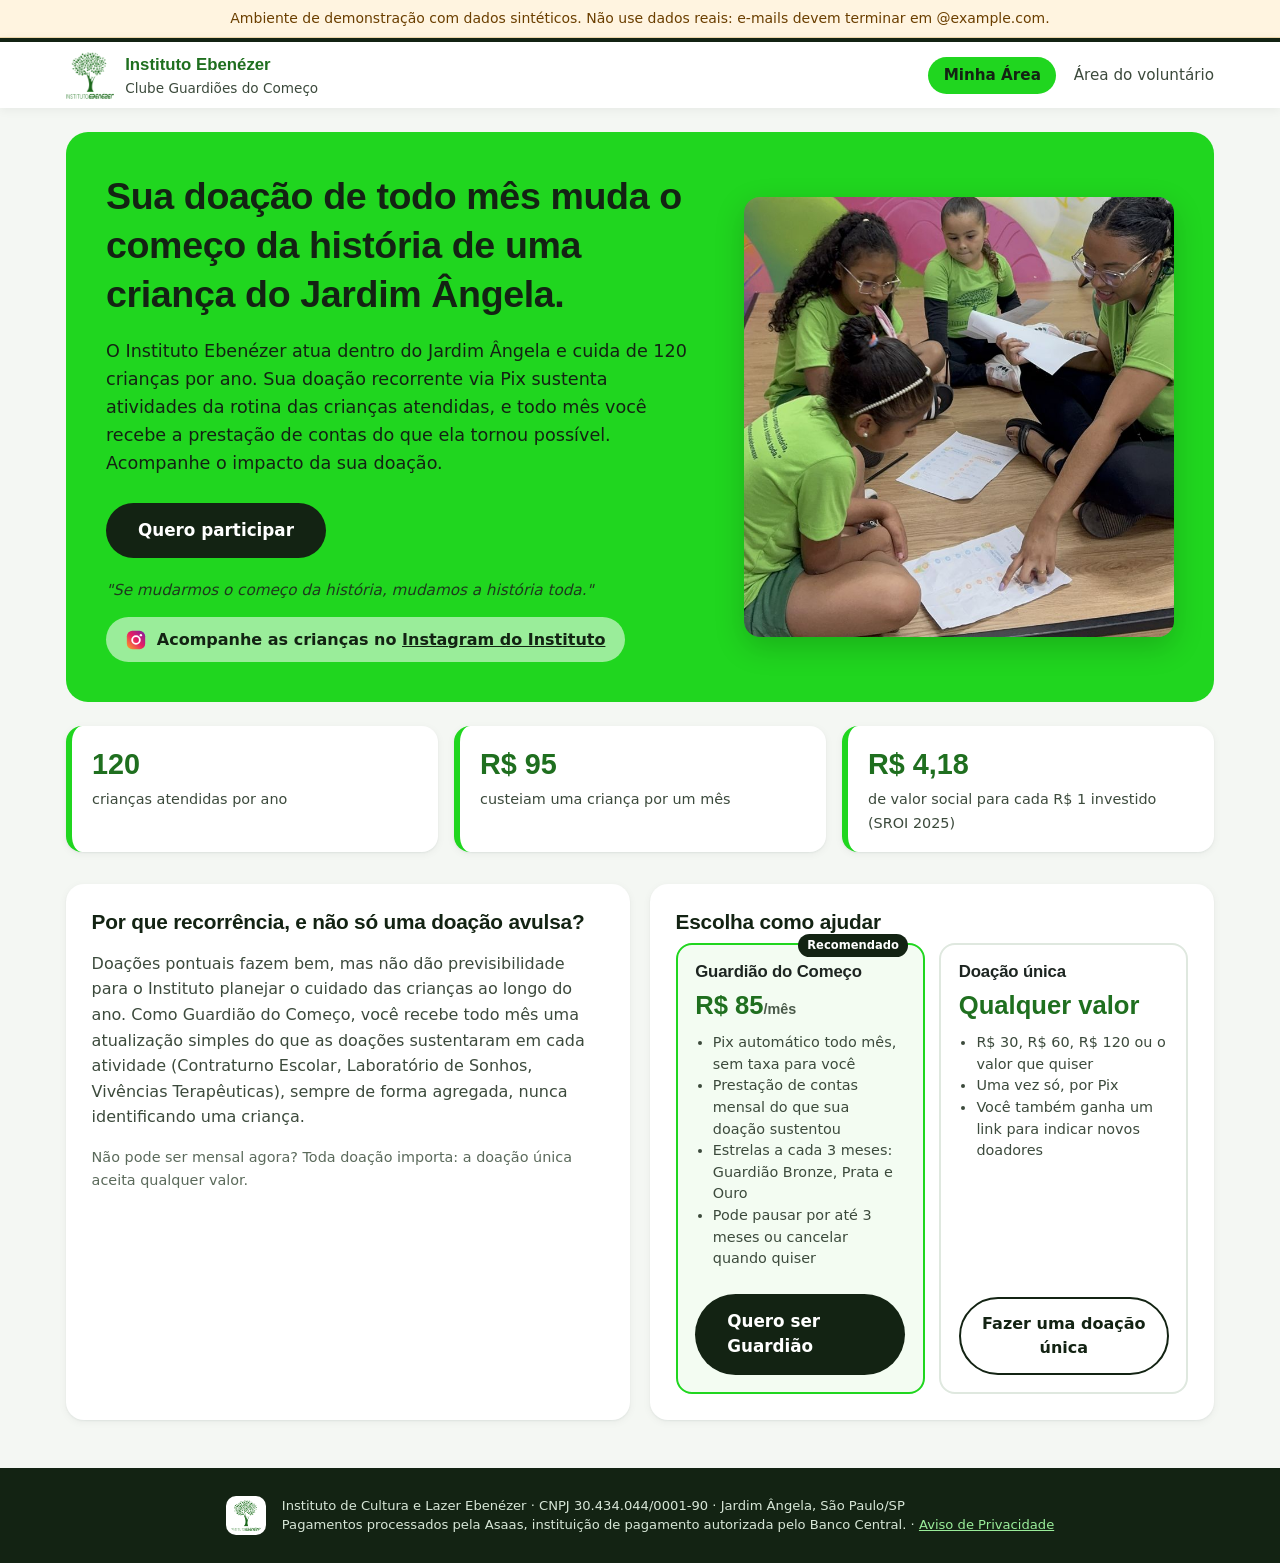
==== commit 598a00ee: "Decisões de 29/09: Guardião R$ 85, doação única, pausa, Minha Área, estrelas e indicação - Banco: do" ====
--- a/web/index.html
+++ b/web/index.html
@@ -15,7 +15,10 @@
       <img src="img/logo-ebenezer.png" alt="Instituto Ebenézer" width="48" height="47">
       <span><strong>Instituto Ebenézer</strong><small>Clube Guardiões do Começo</small></span>
     </a>
-    <a class="link-topo" href="painel.html">Área do voluntário</a>
+    <nav class="nav-topo">
+      <a class="link-topo destaque" href="#entrar" data-ir="entrar">Minha Área</a>
+      <a class="link-topo" href="painel.html">Área do voluntário</a>
+    </nav>
   </div>
 </header>
 
@@ -29,7 +32,7 @@
     <div class="vitrine-texto">
       <h1>Sua doação de todo mês muda o começo da história de uma criança do Jardim Ângela.</h1>
       <p>O Instituto Ebenézer atua dentro do Jardim Ângela e cuida de 120 crianças por ano. Sua doação recorrente via Pix sustenta atividades da rotina das crianças atendidas, e todo mês você recebe a prestação de contas do que ela tornou possível. Acompanhe o impacto da sua doação.</p>
-      <a class="btn-pilula" href="#cadastro" data-ir="cadastro">Quero participar</a>
+      <a class="btn-pilula" href="#cadastro" data-ir="cadastro" data-tipo="guardiao">Quero participar</a>
       <p class="lema">"Se mudarmos o começo da história, mudamos a história toda."</p>
       <a class="insta" href="https://www.instagram.com/institutosocialebenezer/" target="_blank" rel="noopener">
         <svg viewBox="0 0 24 24" width="22" height="22" aria-hidden="true"><defs><linearGradient id="ig" x1="0" y1="1" x2="1" y2="0"><stop offset="0" stop-color="#f9a825"/><stop offset=".5" stop-color="#e91e63"/><stop offset="1" stop-color="#7b1fa2"/></linearGradient></defs><rect x="2" y="2" width="20" height="20" rx="6" fill="url(#ig)"/><circle cx="12" cy="12" r="4.2" fill="none" stroke="#fff" stroke-width="2"/><circle cx="17.3" cy="6.7" r="1.3" fill="#fff"/></svg>
@@ -51,18 +54,36 @@
 
 <section class="bloco">
   <div class="bloco-cartao">
-    <h2>Por que recorrência, e não uma doação avulsa?</h2>
+    <h2>Por que recorrência, e não só uma doação avulsa?</h2>
     <p>Doações pontuais fazem bem, mas não dão previsibilidade para o Instituto planejar o cuidado das crianças ao longo do ano. Como Guardião do Começo, você recebe todo mês uma atualização simples do que as doações sustentaram em cada atividade (Contraturno Escolar, Laboratório de Sonhos, Vivências Terapêuticas), sempre de forma agregada, nunca identificando uma criança.</p>
+    <p class="nota-suave">Não pode ser mensal agora? Toda doação importa: a doação única aceita qualquer valor.</p>
   </div>
   <div class="bloco-cartao">
-    <h2>Como funciona, em 3 passos</h2>
-    <ol class="passos-lista">
-      <li><strong>Cadastre-se e escolha o valor</strong> R$ 50, R$ 80, R$ 95 ou outro valor por mês, no dia que for melhor.</li>
-      <li><strong>Pague com Pix, todo mês</strong> Sem taxa para você e sem precisar lembrar.</li>
-      <li><strong>Acompanhe o impacto</strong> Todo mês, uma notícia do que a sua doação sustentou.</li>
-    </ol>
-    <p class="nota-suave">Você pode cancelar quando quiser, sem burocracia. Nunca vamos te pressionar.</p>
-    <a class="btn-pilula" href="#cadastro" data-ir="cadastro">Quero ser Guardião</a>
+    <h2>Escolha como ajudar</h2>
+    <div class="formas">
+      <div class="forma destaque">
+        <span class="etiqueta">Recomendado</span>
+        <h3>Guardião do Começo</h3>
+        <div class="forma-valor">R$ 85<small>/mês</small></div>
+        <ul>
+          <li>Pix automático todo mês, sem taxa para você</li>
+          <li>Prestação de contas mensal do que sua doação sustentou</li>
+          <li>Estrelas a cada 3 meses: Guardião Bronze, Prata e Ouro</li>
+          <li>Pode pausar por até 3 meses ou cancelar quando quiser</li>
+        </ul>
+        <a class="btn-pilula largo" href="#cadastro" data-ir="cadastro" data-tipo="guardiao">Quero ser Guardião</a>
+      </div>
+      <div class="forma">
+        <h3>Doação única</h3>
+        <div class="forma-valor">Qualquer valor</div>
+        <ul>
+          <li>R$ 30, R$ 60, R$ 120 ou o valor que quiser</li>
+          <li>Uma vez só, por Pix</li>
+          <li>Você também ganha um link para indicar novos doadores</li>
+        </ul>
+        <a class="btn-contorno largo" href="#cadastro" data-ir="cadastro" data-tipo="unica">Fazer uma doação única</a>
+      </div>
+    </div>
   </div>
 </section>
 </div>
@@ -77,31 +98,38 @@
   <div class="jornada-cartao">
     <img class="jornada-foto" src="img/guardioes-grupo.jpg" alt="Crianças e equipe do Instituto Ebenézer com a camiseta verde do Instituto" width="1200" height="900">
     <h1>Fazer parte do Clube Guardiões do Começo</h1>
-    <p class="sub">Doação mensal via Pix, em poucos passos, sem burocracia.</p>
+    <p class="sub">Doação via Pix, em poucos passos, sem burocracia.</p>
     <form class="cartao form-adesao" id="form-adesao" novalidate>
-            <fieldset class="campo" style="border:0;padding:0;margin:0 0 1rem">
-        <legend style="font-weight:600;font-size:.9rem;margin-bottom:.3rem">Quanto por mês?</legend>
+      <fieldset class="campo escolha-tipo">
+        <legend>Como você quer ajudar?</legend>
+        <label class="tipo"><input type="radio" name="tipo" value="guardiao" id="tipo-guardiao" checked>
+          <span><strong>Guardião do Começo · R$ 85 por mês</strong><small>Doação mensal recorrente, com prestação de contas todo mês</small></span></label>
+        <label class="tipo"><input type="radio" name="tipo" value="unica" id="tipo-unica">
+          <span><strong>Doação única · qualquer valor</strong><small>Uma vez só. Para quem não pode ser mensal agora ou quer doar mais</small></span></label>
+      </fieldset>
+      <fieldset class="campo" id="bloco-valor-unica" hidden style="border:0;padding:0;margin:0 0 1rem">
+        <legend style="font-weight:600;font-size:.9rem;margin-bottom:.3rem">Quanto você quer doar?</legend>
         <div class="faixas">
-          <label class="faixa"><input type="radio" name="valor" value="50"><span>R$ 50<small>&nbsp;</small></span></label>
-          <label class="faixa"><input type="radio" name="valor" value="80" checked><span>R$ 80<small>mais escolhido</small></span></label>
-          <label class="faixa"><input type="radio" name="valor" value="95"><span>R$ 95<small>uma criança</small></span></label>
+          <label class="faixa"><input type="radio" name="valor" value="30"><span>R$ 30<small>&nbsp;</small></span></label>
+          <label class="faixa"><input type="radio" name="valor" value="60" checked><span>R$ 60<small>&nbsp;</small></span></label>
+          <label class="faixa"><input type="radio" name="valor" value="120"><span>R$ 120<small>&nbsp;</small></span></label>
           <label class="faixa"><input type="radio" name="valor" value="outro"><span>Outro<small>&nbsp;</small></span></label>
         </div>
         <div class="campo" id="campo-outro" hidden style="margin-top:.5rem">
-          <label for="valor-outro">Outro valor mensal (R$)</label>
-          <input id="valor-outro" type="number" min="10" max="5000" step="1" inputmode="numeric" placeholder="Ex.: 150">
+          <label for="valor-outro">Outro valor (R$)</label>
+          <input id="valor-outro" type="number" min="10" max="50000" step="1" inputmode="numeric" placeholder="Ex.: 500">
         </div>
       </fieldset>
       <div class="campo"><label for="nome">Nome</label><input id="nome" type="text" autocomplete="name" required maxlength="120"></div>
-      <div class="campo"><label for="email">E-mail</label><input id="email" type="email" autocomplete="email" required></div>
+      <div class="campo"><label for="telefone">WhatsApp</label><input id="telefone" type="tel" autocomplete="tel" placeholder="(11) 90000-0000" maxlength="30">
+        <div class="ajuda">É por onde chegam o Pix do mês, o agradecimento e as notícias das crianças. Também é o seu acesso à Minha Área.</div></div>
       <div class="campo"><label for="cpf">CPF</label><input id="cpf" type="text" inputmode="numeric" autocomplete="off" placeholder="000.000.000-00" maxlength="14" required>
         <div class="ajuda">Exigido para o Pix. Guardamos o CPF cifrado: a equipe do Clube não vê o número.</div></div>
-      <div class="campo"><label for="telefone">WhatsApp</label><input id="telefone" type="tel" autocomplete="tel" placeholder="(11) 90000-0000" maxlength="30">
-        <div class="ajuda">É por onde chegam o Pix do mês e as notícias das crianças.</div></div>
-      <div class="campo"><label for="dia">Melhor dia para o Pix</label>
+      <div class="campo"><label for="email">E-mail <span class="opcional">(opcional)</span></label><input id="email" type="email" autocomplete="email"></div>
+      <div class="campo" id="campo-dia"><label for="dia">Melhor dia para o Pix</label>
         <select id="dia"><option>5</option><option selected>10</option><option>15</option><option>20</option><option>25</option></select></div>
       <label class="consent campo"><input type="checkbox" id="consent" required>
-        <span>Autorizo o Instituto Ebenézer a usar meu nome, CPF, e-mail e WhatsApp para a doação mensal e para enviar notícias do Clube, conforme o <a href="privacidade.html" target="_blank">Aviso de Privacidade (LGPD)</a>. Posso cancelar quando quiser.</span></label>
+        <span>Autorizo o Instituto Ebenézer a usar meu nome, CPF, WhatsApp e e-mail (se informado) para processar a doação e enviar notícias do Clube, conforme o <a href="privacidade.html" target="_blank">Aviso de Privacidade (LGPD)</a>. Posso cancelar quando quiser.</span></label>
       <button class="btn-pilula largo" type="submit" id="btn-aderir">Continuar para o pagamento</button>
       <div id="resultado" aria-live="polite"></div>
       <p class="rodape-form"><a href="#inicio" data-ir="inicio">Cancelar e voltar ao início</a></p>
@@ -118,12 +146,12 @@
     </ol>
   <div class="jornada-cartao">
     <h1>Pagar via Pix</h1>
-    <p class="sub">Falta pouco, <strong data-campo="nome"></strong>. Este é o Pix do seu primeiro mês.</p>
+    <p class="sub">Falta pouco, <strong data-campo="nome"></strong>. <span data-se="guardiao">Este é o Pix do seu primeiro mês.</span><span data-se="unica">Este é o Pix da sua doação.</span></p>
     <div class="aviso-teste" data-so-demo>Tela de demonstração: nenhuma cobrança real é feita. Em produção, este Pix é gerado pela Asaas, que já é o gateway do Instituto.</div>
     <div class="pix">
       <div class="pix-qr" id="pix-qr" aria-hidden="true"></div>
       <div class="pix-valor" data-campo="valor"></div>
-      <div class="pix-sub">por mês · Instituto Ebenézer · todo dia <span data-campo="dia"></span></div>
+      <div class="pix-sub"><span data-se="guardiao">por mês · Instituto Ebenézer · todo dia <span data-campo="dia"></span></span><span data-se="unica">doação única · Instituto Ebenézer</span></div>
       <div class="pix-copia">
         <code id="pix-codigo"></code>
         <button class="btn-contorno" type="button" id="btn-copiar-pix">Copiar</button>
@@ -132,7 +160,7 @@
     <ol class="instrucoes">
       <li>Abra o app do seu banco e escolha <strong>Pix</strong>.</li>
       <li>Leia o QR Code ou cole o código <strong>copia e cola</strong>.</li>
-      <li>Confirme o pagamento. Nos próximos meses, o Pix chega no seu WhatsApp.</li>
+      <li>Confirme o pagamento.<span data-se="guardiao"> Nos próximos meses, o Pix chega no seu WhatsApp.</span></li>
     </ol>
     <div class="acoes">
       <button class="btn-pilula" type="button" id="btn-ja-paguei">Já paguei</button>
@@ -168,16 +196,22 @@
   <div class="jornada-cartao centro">
     <div class="selo-ok" aria-hidden="true">✓</div>
     <h1>Obrigado(a), <span data-campo="nome"></span>! 💚</h1>
-    <p class="sub">Sua doação recorrente está registrada. Este é o resumo.</p>
+    <p class="sub"><span data-se="guardiao">Você agora é Guardião do Começo. Este é o resumo.</span><span data-se="unica">Sua doação faz diferença na rotina das crianças. Este é o resumo.</span></p>
     <dl class="resumo">
-      <div><dt>Guardião</dt><dd data-campo="nome-completo"></dd></div>
-      <div><dt>Valor</dt><dd><span data-campo="valor"></span> / mês</dd></div>
-      <div><dt>Recorrência</dt><dd>Mensal, via Pix, todo dia <span data-campo="dia"></span></dd></div>
+      <div><dt>Doador(a)</dt><dd data-campo="nome-completo"></dd></div>
+      <div><dt>Valor</dt><dd><span data-campo="valor"></span><span data-se="guardiao"> / mês</span></dd></div>
+      <div><dt>Forma</dt><dd><span data-se="guardiao">Mensal, via Pix, todo dia <span data-campo="dia"></span></span><span data-se="unica">Doação única, via Pix</span></dd></div>
       <div data-se="convidado"><dt>Convite de</dt><dd data-campo="convidado"></dd></div>
     </dl>
-    <div class="aviso-suave">A Asaas confirma o Pix em instantes e você recebe o agradecimento no WhatsApp. Todo mês chega a notícia do que as doações sustentaram nas atividades do Instituto.</div>
+    <div class="indique">
+      <h2>Indique um novo Doador</h2>
+      <p>Uma mensagem sua vale mais que qualquer campanha. Mande pelo WhatsApp para quem você sabe que se importa.</p>
+      <a class="btn-whats" id="btn-indicar" href="#" target="_blank" rel="noopener"><span aria-hidden="true">💬</span> Indique um novo Doador</a>
+      <a class="link" href="#convite" data-ir="convite">Ver a mensagem e copiar o meu link</a>
+    </div>
+    <div class="aviso-suave"><span data-se="guardiao">A Asaas confirma o Pix em instantes e você recebe o agradecimento no WhatsApp. Todo mês chega a notícia do que as doações sustentaram. A cada 3 meses você ganha uma estrela.</span><span data-se="unica">Você recebe o agradecimento no WhatsApp. Quando quiser, pode virar Guardião do Começo com R$ 85 por mês.</span></div>
     <div class="acoes coluna">
-      <a class="btn-pilula" href="#convite" data-ir="convite">Continuar o ciclo: convidar alguém</a>
+      <a class="btn-pilula" href="#area" data-ir="area" data-se="guardiao">Ir para minha Área</a>
       <a class="link" href="#inicio" data-ir="inicio">Voltar ao início</a>
     </div>
   </div>
@@ -186,18 +220,100 @@
 <!-- ================= CONVITE ================= -->
 <section class="tela jornada" id="tela-convite" data-tela="convite" hidden>
   <div class="jornada-cartao">
-    <h1>O ciclo continua: convide alguém</h1>
-    <p class="sub">Seu link pessoal. Quem entrar por ele vê esta mesma página, já como seu convite, e o Instituto sabe que veio de você.</p>
+    <h1>Indique um novo Doador</h1>
+    <p class="sub">Seu link pessoal. Quem entrar por ele vê esta página já como seu convite, e o Instituto sabe que veio de você.</p>
+    <div class="msg-convite" id="msg-convite"></div>
     <div class="pix-copia">
       <code id="link-convite"></code>
       <button class="btn-contorno" type="button" id="btn-copiar-convite">Copiar link</button>
     </div>
     <div class="acoes coluna">
-      <a class="btn-pilula" id="btn-whatsapp" href="#" target="_blank" rel="noopener">Compartilhar no WhatsApp</a>
+      <a class="btn-whats" id="btn-whatsapp" href="#" target="_blank" rel="noopener"><span aria-hidden="true">💬</span> Enviar pelo WhatsApp</a>
       <a class="link" href="#inicio" data-ir="inicio">Pular por agora</a>
     </div>
   </div>
 </section>
+
+<!-- ================= MINHA ÁREA: ENTRAR ================= -->
+<section class="tela jornada" id="tela-entrar" data-tela="entrar" hidden>
+  <div class="jornada-cartao">
+    <h1>🔐 Entrar na minha Área</h1>
+    <p class="sub">Para quem já é Guardião: acompanhe sua doação, seu impacto, suas estrelas e seu recibo.</p>
+    <form id="form-entrar" novalidate>
+      <div class="campo"><label for="lg-whats">WhatsApp cadastrado</label><input id="lg-whats" type="tel" autocomplete="tel" placeholder="(11) 90000-0000" maxlength="30"></div>
+      <div class="campo"><label for="lg-cpf">CPF cadastrado</label><input id="lg-cpf" type="text" inputmode="numeric" autocomplete="off" placeholder="000.000.000-00" maxlength="14"></div>
+      <button class="btn-pilula largo" type="submit" id="btn-entrar">Entrar</button>
+      <div id="msg-entrar" aria-live="polite"></div>
+    </form>
+    <p class="demo-link" data-so-demo><button type="button" class="link" id="btn-entrar-demo">Entrar como Guardião de demonstração</button></p>
+    <p class="rodape-form"><a href="#inicio" data-ir="inicio">Voltar ao início</a></p>
+  </div>
+</section>
+
+<!-- ================= MINHA ÁREA ================= -->
+<section class="tela area" id="tela-area" data-tela="area" hidden>
+  <div class="area-topo">
+    <div>
+      <h1>Olá, <span id="area-nome"></span>!</h1>
+      <p class="sub">Acompanhe sua doação, seu impacto e seu histórico.</p>
+    </div>
+    <button class="btn-contorno" type="button" id="btn-sair-area">Sair</button>
+  </div>
+  <div class="area-grade">
+    <div class="area-cartao nivel-cartao" id="area-nivel"></div>
+    <div class="area-cartao" id="area-status"></div>
+  </div>
+  <div class="area-cartao alerta-atraso" id="area-atraso" hidden></div>
+  <div class="area-cartao indique compacto">
+    <div>
+      <h2>Indique um novo Doador</h2>
+      <p id="area-indicacoes"></p>
+    </div>
+    <a class="btn-whats" id="area-btn-indicar" href="#" target="_blank" rel="noopener"><span aria-hidden="true">💬</span> Indique um novo Doador</a>
+  </div>
+  <div class="area-grade">
+    <div class="area-cartao">
+      <h2>Linha do tempo de impacto</h2>
+      <p class="sub">O que as doações sustentaram, mês a mês.</p>
+      <ol class="linha-tempo" id="area-impacto"></ol>
+    </div>
+    <div class="area-cartao">
+      <h2>Histórico de doações</h2>
+      <table class="tabela-simples" id="area-historico"></table>
+      <button class="btn-contorno" type="button" id="btn-recibo">Emitir recibo de <span id="ano-recibo"></span></button>
+    </div>
+  </div>
+  <div id="msg-area" aria-live="polite"></div>
+</section>
+
+<!-- ================= RECIBO ================= -->
+<section class="tela recibo" id="tela-recibo" data-tela="recibo" hidden>
+  <div class="recibo-folha" id="recibo-folha"></div>
+  <div class="acoes nao-imprimir">
+    <button class="btn-pilula" type="button" onclick="window.print()">Imprimir ou salvar em PDF</button>
+    <a class="link" href="#area" data-ir="area">Voltar para minha Área</a>
+  </div>
+</section>
+
+<dialog id="dlg-cancelar" class="dialogo">
+  <form method="dialog">
+    <h2>Cancelar sua doação mensal?</h2>
+    <p>Antes de cancelar: você pode <strong>pausar por até 3 meses</strong> e a doação volta sozinha. Sua história como Guardião continua.</p>
+    <label for="cr-motivo">Motivo (opcional)</label>
+    <select id="cr-motivo">
+      <option value="">Prefiro não informar</option>
+      <option>O valor ficou apertado no momento</option>
+      <option>Não estou vendo o impacto com clareza</option>
+      <option>Vou apoiar o Instituto de outra forma</option>
+      <option>Outro motivo</option>
+    </select>
+    <div class="acoes">
+      <button class="btn-pilula" value="pausar" type="submit">Prefiro pausar</button>
+      <button class="btn-contorno perigo" value="cancelar" type="submit" id="btn-confirmar-cancelar">Sim, cancelar</button>
+      <button class="link" value="voltar" type="submit">Voltar</button>
+    </div>
+  </form>
+</dialog>
 </main>
 
 <footer class="rodape-pub">
--- a/web/css/estilo.css
+++ b/web/css/estilo.css
@@ -326,3 +326,86 @@
 .previa h3 { font-size: .95rem; }
 .conteudo-msg { background: #f4f7f3; border-radius: 8px; padding: .4rem .6rem; margin-top: .25rem; font-size: .85rem; color: var(--tinta-2); }
 .rodape-pub a { color: var(--marca-claro); }
+
+/* ---------- decisões de 29/09: formas de ajudar, indicação, Minha Área, recibo ---------- */
+.nav-topo { display: flex; gap: 1.1rem; align-items: center; }
+.link-topo.destaque { background: var(--marca); color: var(--preto); font-weight: 700; padding: .45rem .95rem; border-radius: 999px; }
+.link-topo.destaque:hover { background: var(--marca-claro); text-decoration: none; }
+.formas { display: grid; grid-template-columns: 1fr 1fr; gap: .9rem; margin-top: .5rem; }
+.forma { position: relative; border: 2px solid #dfe8df; border-radius: 16px; padding: 1.1rem; display: flex; flex-direction: column; }
+.forma.destaque { border-color: var(--marca); background: #f3fcf2; }
+.forma h3 { font-family: var(--fonte-titulo); font-size: 1.05rem; margin-bottom: .2rem; }
+.forma-valor { font-family: var(--fonte-titulo); font-weight: 800; font-size: 1.6rem; color: var(--marca-escuro); margin-bottom: .5rem; }
+.forma-valor small { font-size: .9rem; color: #4a5a4a; }
+.forma ul { padding-left: 1.1rem; margin: 0 0 1rem; color: #3c4a3c; font-size: .9rem; line-height: 1.5; flex: 1; }
+.etiqueta { position: absolute; top: -.7rem; right: .9rem; background: var(--preto); color: #fff; font-size: .72rem; font-weight: 700; padding: .2rem .6rem; border-radius: 999px; }
+.btn-contorno.largo { display: block; text-align: center; text-decoration: none; padding: .8rem 1rem; }
+.btn-contorno.perigo { border-color: #b42318; color: #b42318; }
+.escolha-tipo { border: 0; padding: 0; margin: 0 0 1rem; display: grid; gap: .6rem; }
+.escolha-tipo legend { font-weight: 700; font-size: .95rem; margin-bottom: .4rem; }
+.tipo { position: relative; margin: 0; }
+.tipo input { position: absolute; opacity: 0; }
+.tipo span { display: block; border: 2px solid #d3ded3; border-radius: 14px; padding: .8rem 1rem; cursor: pointer; font-weight: 400; }
+.tipo span strong { display: block; color: var(--preto); }
+.tipo span small { color: #4a5a4a; }
+.tipo input:checked + span { border-color: var(--preto); background: #f3fcf2; box-shadow: inset 0 0 0 1px var(--preto); }
+.tipo input:focus-visible + span { outline: 3px solid #7cc496; outline-offset: 2px; }
+.opcional { font-weight: 400; color: #6b7a6b; }
+.indique { background: #f3fcf2; border: 2px dashed var(--marca); border-radius: 16px; padding: 1.1rem; margin: 1.1rem 0 .5rem; text-align: center; }
+.indique h2 { font-family: var(--fonte-titulo); font-size: 1.15rem; margin-bottom: .25rem; }
+.indique p { color: #3c4a3c; margin: 0 0 .8rem; }
+.indique.compacto { display: flex; align-items: center; justify-content: space-between; gap: 1rem; text-align: left; flex-wrap: wrap; }
+.indique.compacto p { margin: 0; }
+.btn-whats { display: inline-flex; align-items: center; gap: .5rem; background: #25d366; color: #0b2a14; font-weight: 800; border-radius: 999px;
+             padding: .85rem 1.5rem; text-decoration: none; font-size: 1.05rem; box-shadow: 0 6px 16px rgba(37,211,102,.35); min-height: 48px; }
+.btn-whats:hover { background: #1ebe5a; }
+.msg-convite { white-space: pre-line; background: #f4f8f3; border-radius: 14px; padding: 1rem; color: #243424; font-size: .92rem; margin-bottom: .9rem; border-left: 4px solid #25d366; }
+
+.area { max-width: 1060px; margin: 0 auto; padding: 1.25rem 1rem 3rem; }
+.area-topo { display: flex; justify-content: space-between; align-items: flex-start; gap: 1rem; }
+.area-topo h1 { font-family: var(--fonte-titulo); font-weight: 800; font-size: 1.6rem; margin-bottom: .1rem; }
+.area .sub { color: #4a5a4a; margin: 0 0 .6rem; }
+.area-grade { display: grid; grid-template-columns: 1fr 1fr; gap: 1rem; margin-top: 1rem; }
+.area-cartao { background: #fff; border-radius: 18px; padding: 1.25rem; box-shadow: var(--sombra); }
+.area-cartao h2 { font-family: var(--fonte-titulo); font-size: 1.1rem; margin-bottom: .4rem; }
+.area-cartao.indique { margin-top: 1rem; }
+.nivel-cartao { display: flex; gap: 1rem; align-items: center; }
+.medalha { width: 72px; height: 72px; border-radius: 50%; display: grid; place-items: center; font-size: 2rem; flex: none; }
+.medalha.inicial { background: #eaf6e8; } .medalha.bronze { background: #f1d3b3; } .medalha.prata { background: #e1e5ea; } .medalha.ouro { background: #f9e08b; }
+.nivel-nome { font-family: var(--fonte-titulo); font-weight: 800; font-size: 1.25rem; color: var(--preto); }
+.estrelas { color: #e0a800; font-size: 1.5rem; letter-spacing: .1rem; }
+.legenda-nivel { font-size: .78rem; color: #6b7a6b; margin: .2rem 0 0; }
+.selo-st { display: inline-block; padding: .15rem .6rem; border-radius: 999px; font-size: .85rem; background: var(--verde-100); color: var(--verde-900); }
+.selo-st.pausada { background: #fff4e0; color: #7a4a00; } .selo-st.atrasada { background: #fdecea; color: #8a1f15; } .selo-st.cancelada { background: #eef1ef; color: #4a5650; }
+.linha-pausa { display: flex; gap: .5rem; align-items: center; flex-wrap: wrap; }
+.linha-pausa label { margin: 0; font-weight: 600; }
+.linha-pausa select { width: auto; min-height: 40px; }
+.alerta-atraso { margin-top: 1rem; display: flex; justify-content: space-between; align-items: center; gap: 1rem; border-left: 6px solid #d64532; flex-wrap: wrap; }
+.alerta-atraso p { margin: .2rem 0 0; color: #4a5a4a; }
+.linha-tempo { list-style: none; padding: 0; margin: 0; max-height: 420px; overflow: auto; }
+.linha-tempo li { border-left: 3px solid var(--marca); padding: .2rem 0 .8rem .9rem; font-size: .9rem; color: #3c4a3c; }
+.linha-tempo li strong { color: var(--preto); }
+.tabela-simples { width: 100%; border-collapse: collapse; font-size: .9rem; margin-bottom: 1rem; }
+.tabela-simples th, .tabela-simples td { text-align: left; padding: .45rem .3rem; border-bottom: 1px solid #e3ebe3; }
+.tabela-simples .num { text-align: right; }
+.vazio { color: #6b7a6b; font-style: italic; }
+.dialogo { border: 0; border-radius: 18px; padding: 1.5rem; max-width: 460px; box-shadow: 0 20px 60px rgba(0,0,0,.25); }
+.dialogo::backdrop { background: rgba(19,35,19,.45); }
+.dialogo h2 { font-family: var(--fonte-titulo); font-size: 1.2rem; }
+.recibo { max-width: 760px; margin: 0 auto; padding: 1.5rem 1rem 3rem; }
+.recibo-folha { background: #fff; border-radius: 12px; padding: 2rem; box-shadow: var(--sombra); }
+.recibo-folha h1 { font-family: var(--fonte-titulo); font-size: 1.35rem; margin: 1rem 0; }
+.recibo-cab { display: flex; gap: 1rem; align-items: center; border-bottom: 2px solid var(--marca); padding-bottom: 1rem; }
+.nota-recibo { font-size: .82rem; color: #5b6a5b; }
+@media (max-width: 860px) {
+  .formas, .area-grade { grid-template-columns: 1fr; }
+  .nav-topo { gap: .6rem; }
+}
+@media (max-width: 480px) {
+  .nav-topo .link-topo:not(.destaque) { display: none; }
+}
+@media print {
+  .pub-topo, .rodape-pub, .aviso-demo, .nao-imprimir, .faixa-convite { display: none !important; }
+  .recibo-folha { box-shadow: none; }
+}
+.estrelas-p { color: #e0a800; letter-spacing: .05rem; }
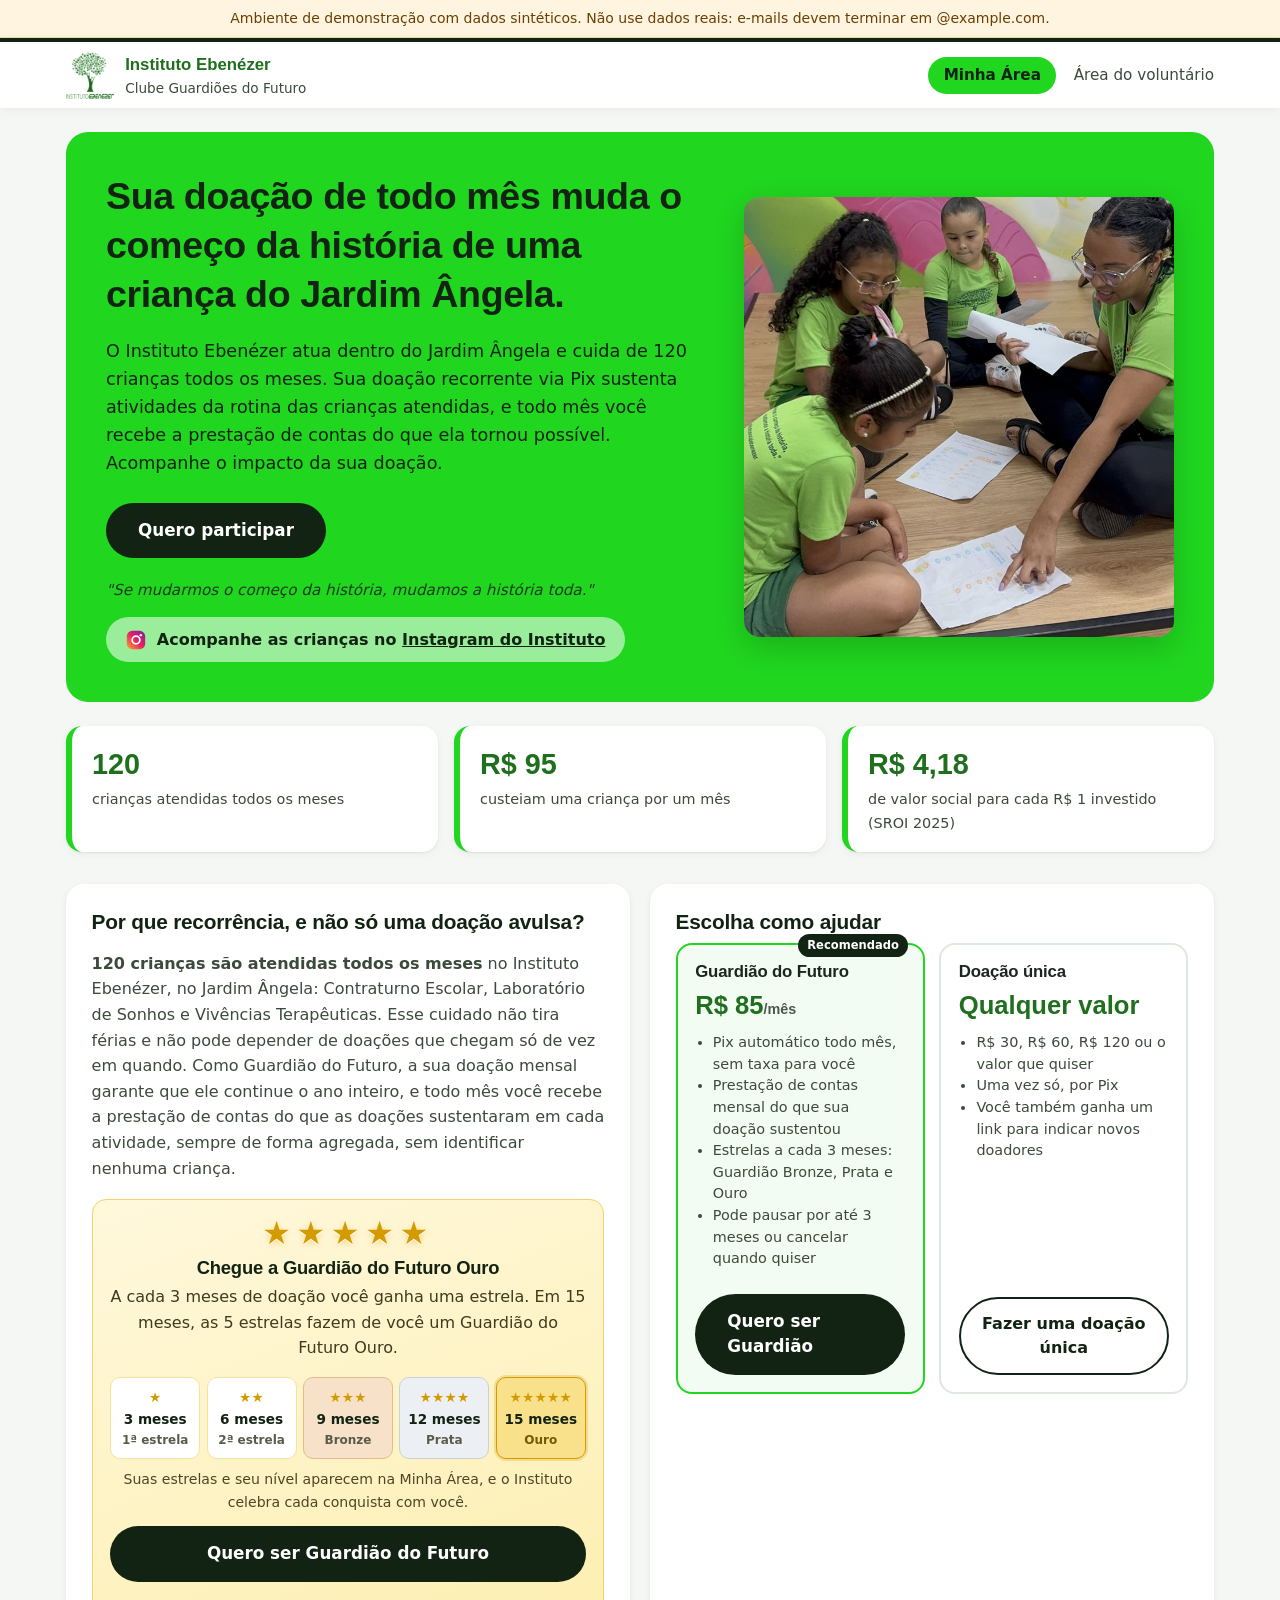
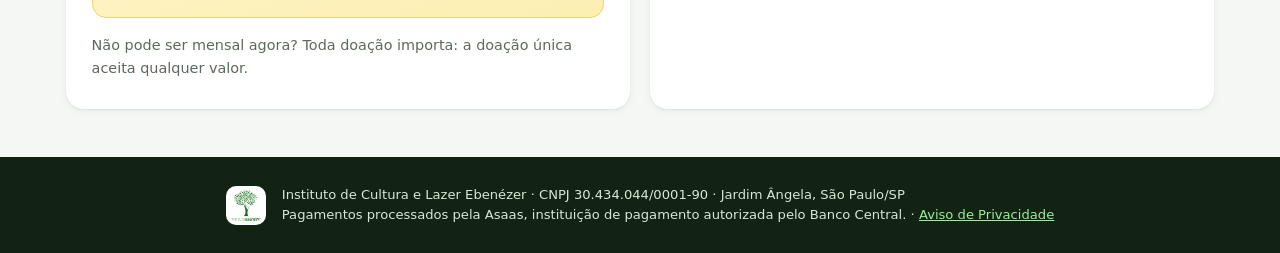
==== commit 13d557f2: "Clube Guardiões do Futuro: novo nome, 120 crianças todos os meses e convite para Guardião do Futuro " ====
--- a/web/index.html
+++ b/web/index.html
@@ -3,7 +3,7 @@
 <head>
 <meta charset="utf-8">
 <meta name="viewport" content="width=device-width, initial-scale=1">
-<title>Clube Guardiões do Começo | Instituto Ebenézer</title>
+<title>Clube Guardiões do Futuro | Instituto Ebenézer</title>
 <meta name="description" content="Doe todo mês e sustente o atendimento de 120 crianças no Jardim Ângela, São Paulo.">
 <link rel="icon" type="image/png" href="img/favicon.png">
 <link rel="stylesheet" href="css/estilo.css">
@@ -13,7 +13,7 @@
   <div class="cont">
     <a class="marca-logo" href="index.html">
       <img src="img/logo-ebenezer.png" alt="Instituto Ebenézer" width="48" height="47">
-      <span><strong>Instituto Ebenézer</strong><small>Clube Guardiões do Começo</small></span>
+      <span><strong>Instituto Ebenézer</strong><small>Clube Guardiões do Futuro</small></span>
     </a>
     <nav class="nav-topo">
       <a class="link-topo destaque" href="#entrar" data-ir="entrar">Minha Área</a>
@@ -31,7 +31,7 @@
   <div class="vitrine-cartao">
     <div class="vitrine-texto">
       <h1>Sua doação de todo mês muda o começo da história de uma criança do Jardim Ângela.</h1>
-      <p>O Instituto Ebenézer atua dentro do Jardim Ângela e cuida de 120 crianças por ano. Sua doação recorrente via Pix sustenta atividades da rotina das crianças atendidas, e todo mês você recebe a prestação de contas do que ela tornou possível. Acompanhe o impacto da sua doação.</p>
+      <p>O Instituto Ebenézer atua dentro do Jardim Ângela e cuida de 120 crianças todos os meses. Sua doação recorrente via Pix sustenta atividades da rotina das crianças atendidas, e todo mês você recebe a prestação de contas do que ela tornou possível. Acompanhe o impacto da sua doação.</p>
       <a class="btn-pilula" href="#cadastro" data-ir="cadastro" data-tipo="guardiao">Quero participar</a>
       <p class="lema">"Se mudarmos o começo da história, mudamos a história toda."</p>
       <a class="insta" href="https://www.instagram.com/institutosocialebenezer/" target="_blank" rel="noopener">
@@ -46,7 +46,7 @@
 </section>
 
 <section class="numeros" aria-label="O Instituto em números">
-  <div class="numero"><strong>120</strong><span>crianças atendidas por ano</span></div>
+  <div class="numero"><strong>120</strong><span>crianças atendidas todos os meses</span></div>
   <div class="numero"><strong>R$ 95</strong><span>custeiam uma criança por um mês</span></div>
   <div class="numero"><strong>R$ 4,18</strong><span>de valor social para cada R$ 1 investido (SROI 2025)</span></div>
 </section>
@@ -55,7 +55,23 @@
 <section class="bloco">
   <div class="bloco-cartao">
     <h2>Por que recorrência, e não só uma doação avulsa?</h2>
-    <p>Doações pontuais fazem bem, mas não dão previsibilidade para o Instituto planejar o cuidado das crianças ao longo do ano. Como Guardião do Começo, você recebe todo mês uma atualização simples do que as doações sustentaram em cada atividade (Contraturno Escolar, Laboratório de Sonhos, Vivências Terapêuticas), sempre de forma agregada, nunca identificando uma criança.</p>
+    <p><strong>120 crianças são atendidas todos os meses</strong> no Instituto Ebenézer, no Jardim Ângela: Contraturno Escolar, Laboratório de Sonhos e Vivências Terapêuticas. Esse cuidado não tira férias e não pode depender de doações que chegam só de vez em quando. Como Guardião do Futuro, a sua doação mensal garante que ele continue o ano inteiro, e todo mês você recebe a prestação de contas do que as doações sustentaram em cada atividade, sempre de forma agregada, sem identificar nenhuma criança.</p>
+    <div class="convite-ouro" aria-labelledby="titulo-ouro">
+      <div class="ouro-cabeca">
+        <span class="ouro-estrelas" aria-hidden="true">★★★★★</span>
+        <h3 id="titulo-ouro">Chegue a Guardião do Futuro Ouro</h3>
+        <p>A cada 3 meses de doação você ganha uma estrela. Em 15 meses, as 5 estrelas fazem de você um Guardião do Futuro Ouro.</p>
+      </div>
+      <ol class="trilha-estrelas" aria-label="Como se ganham as estrelas">
+        <li><span class="est" aria-hidden="true">★</span><b>3 meses</b><small>1ª estrela</small></li>
+        <li><span class="est" aria-hidden="true">★★</span><b>6 meses</b><small>2ª estrela</small></li>
+        <li class="nivel-bronze"><span class="est" aria-hidden="true">★★★</span><b>9 meses</b><small>Bronze</small></li>
+        <li class="nivel-prata"><span class="est" aria-hidden="true">★★★★</span><b>12 meses</b><small>Prata</small></li>
+        <li class="nivel-ouro"><span class="est" aria-hidden="true">★★★★★</span><b>15 meses</b><small>Ouro</small></li>
+      </ol>
+      <p class="ouro-rodape">Suas estrelas e seu nível aparecem na Minha Área, e o Instituto celebra cada conquista com você.</p>
+      <a class="btn-pilula" href="#cadastro" data-ir="cadastro" data-tipo="guardiao">Quero ser Guardião do Futuro</a>
+    </div>
     <p class="nota-suave">Não pode ser mensal agora? Toda doação importa: a doação única aceita qualquer valor.</p>
   </div>
   <div class="bloco-cartao">
@@ -63,7 +79,7 @@
     <div class="formas">
       <div class="forma destaque">
         <span class="etiqueta">Recomendado</span>
-        <h3>Guardião do Começo</h3>
+        <h3>Guardião do Futuro</h3>
         <div class="forma-valor">R$ 85<small>/mês</small></div>
         <ul>
           <li>Pix automático todo mês, sem taxa para você</li>
@@ -97,13 +113,13 @@
     </ol>
   <div class="jornada-cartao">
     <img class="jornada-foto" src="img/guardioes-grupo.jpg" alt="Crianças e equipe do Instituto Ebenézer com a camiseta verde do Instituto" width="1200" height="900">
-    <h1>Fazer parte do Clube Guardiões do Começo</h1>
+    <h1>Fazer parte do Clube Guardiões do Futuro</h1>
     <p class="sub">Doação via Pix, em poucos passos, sem burocracia.</p>
     <form class="cartao form-adesao" id="form-adesao" novalidate>
       <fieldset class="campo escolha-tipo">
         <legend>Como você quer ajudar?</legend>
         <label class="tipo"><input type="radio" name="tipo" value="guardiao" id="tipo-guardiao" checked>
-          <span><strong>Guardião do Começo · R$ 85 por mês</strong><small>Doação mensal recorrente, com prestação de contas todo mês</small></span></label>
+          <span><strong>Guardião do Futuro · R$ 85 por mês</strong><small>Doação mensal recorrente, com prestação de contas todo mês</small></span></label>
         <label class="tipo"><input type="radio" name="tipo" value="unica" id="tipo-unica">
           <span><strong>Doação única · qualquer valor</strong><small>Uma vez só. Para quem não pode ser mensal agora ou quer doar mais</small></span></label>
       </fieldset>
@@ -196,7 +212,7 @@
   <div class="jornada-cartao centro">
     <div class="selo-ok" aria-hidden="true">✓</div>
     <h1>Obrigado(a), <span data-campo="nome"></span>! 💚</h1>
-    <p class="sub"><span data-se="guardiao">Você agora é Guardião do Começo. Este é o resumo.</span><span data-se="unica">Sua doação faz diferença na rotina das crianças. Este é o resumo.</span></p>
+    <p class="sub"><span data-se="guardiao">Você agora é Guardião do Futuro. Este é o resumo.</span><span data-se="unica">Sua doação faz diferença na rotina das crianças. Este é o resumo.</span></p>
     <dl class="resumo">
       <div><dt>Doador(a)</dt><dd data-campo="nome-completo"></dd></div>
       <div><dt>Valor</dt><dd><span data-campo="valor"></span><span data-se="guardiao"> / mês</span></dd></div>
@@ -209,7 +225,7 @@
       <a class="btn-whats" id="btn-indicar" href="#" target="_blank" rel="noopener"><span aria-hidden="true">💬</span> Indique um novo Doador</a>
       <a class="link" href="#convite" data-ir="convite">Ver a mensagem e copiar o meu link</a>
     </div>
-    <div class="aviso-suave"><span data-se="guardiao">A Asaas confirma o Pix em instantes e você recebe o agradecimento no WhatsApp. Todo mês chega a notícia do que as doações sustentaram. A cada 3 meses você ganha uma estrela.</span><span data-se="unica">Você recebe o agradecimento no WhatsApp. Quando quiser, pode virar Guardião do Começo com R$ 85 por mês.</span></div>
+    <div class="aviso-suave"><span data-se="guardiao">A Asaas confirma o Pix em instantes e você recebe o agradecimento no WhatsApp. Todo mês chega a notícia do que as doações sustentaram. A cada 3 meses você ganha uma estrela.</span><span data-se="unica">Você recebe o agradecimento no WhatsApp. Quando quiser, pode virar Guardião do Futuro com R$ 85 por mês.</span></div>
     <div class="acoes coluna">
       <a class="btn-pilula" href="#area" data-ir="area" data-se="guardiao">Ir para minha Área</a>
       <a class="link" href="#inicio" data-ir="inicio">Voltar ao início</a>
--- a/web/css/estilo.css
+++ b/web/css/estilo.css
@@ -1,4 +1,4 @@
-/* Clube Guardiões do Começo | estilo único das duas telas */
+/* Clube Guardiões do Futuro | estilo único das duas telas */
 :root {
   --verde-900: #14532d;
   --verde-700: #1b6b3a;
@@ -409,3 +409,30 @@
   .recibo-folha { box-shadow: none; }
 }
 .estrelas-p { color: #e0a800; letter-spacing: .05rem; }
+
+/* Convite para Guardião do Futuro Ouro (cartão "Por que recorrência") */
+.convite-ouro { margin: 1.1rem 0 .5rem; padding: 1.1rem 1.1rem 1.2rem; border-radius: 14px;
+  background: linear-gradient(160deg, #fff8dc 0%, #fdefb2 100%); border: 1px solid #f0d36b; }
+.ouro-cabeca { text-align: center; }
+.ouro-estrelas { display: block; color: #d49b00; font-size: 2rem; letter-spacing: .35rem; line-height: 1;
+  text-shadow: 0 1px 0 #fff, 0 2px 6px rgba(212,155,0,.35); }
+.convite-ouro h3 { font-family: var(--fonte-titulo); font-size: 1.15rem; font-weight: 800; color: var(--preto); margin: .5rem 0 .3rem; }
+.convite-ouro .ouro-cabeca p { margin: 0 auto; max-width: 34rem; color: #3f3a1f; }
+.trilha-estrelas { list-style: none; padding: 0; margin: 1rem 0 .6rem; display: grid; grid-template-columns: repeat(5, 1fr); gap: .4rem; }
+.trilha-estrelas li { background: #fff; border-radius: 10px; padding: .55rem .25rem; text-align: center;
+  display: flex; flex-direction: column; gap: .1rem; border: 1px solid #f3e2a0; }
+.trilha-estrelas .est { color: #d49b00; font-size: .85rem; letter-spacing: .02rem; min-height: 1.1rem; }
+.trilha-estrelas b { font-size: .85rem; color: var(--preto); }
+.trilha-estrelas small { font-size: .75rem; color: #5b5a4b; font-weight: 600; }
+.trilha-estrelas .nivel-bronze { background: #f7e1c9; border-color: #e3bb8e; }
+.trilha-estrelas .nivel-prata { background: #eceff3; border-color: #c9d0d8; }
+.trilha-estrelas .nivel-ouro { background: #f9e08b; border-color: #d49b00; box-shadow: 0 0 0 2px rgba(212,155,0,.25); }
+.trilha-estrelas .nivel-ouro small { color: #7a5600; }
+.ouro-rodape { font-size: .88rem; text-align: center; color: #4d4526 !important; margin: .2rem 0 .8rem; }
+.convite-ouro .btn-pilula { display: flex; justify-content: center; text-align: center; }
+@media (max-width: 520px) {
+  .trilha-estrelas { grid-template-columns: repeat(5, minmax(0,1fr)); gap: .25rem; }
+  .trilha-estrelas .est { font-size: .6rem; }
+  .trilha-estrelas b { font-size: .72rem; } .trilha-estrelas small { font-size: .66rem; }
+  .ouro-estrelas { font-size: 1.6rem; }
+}
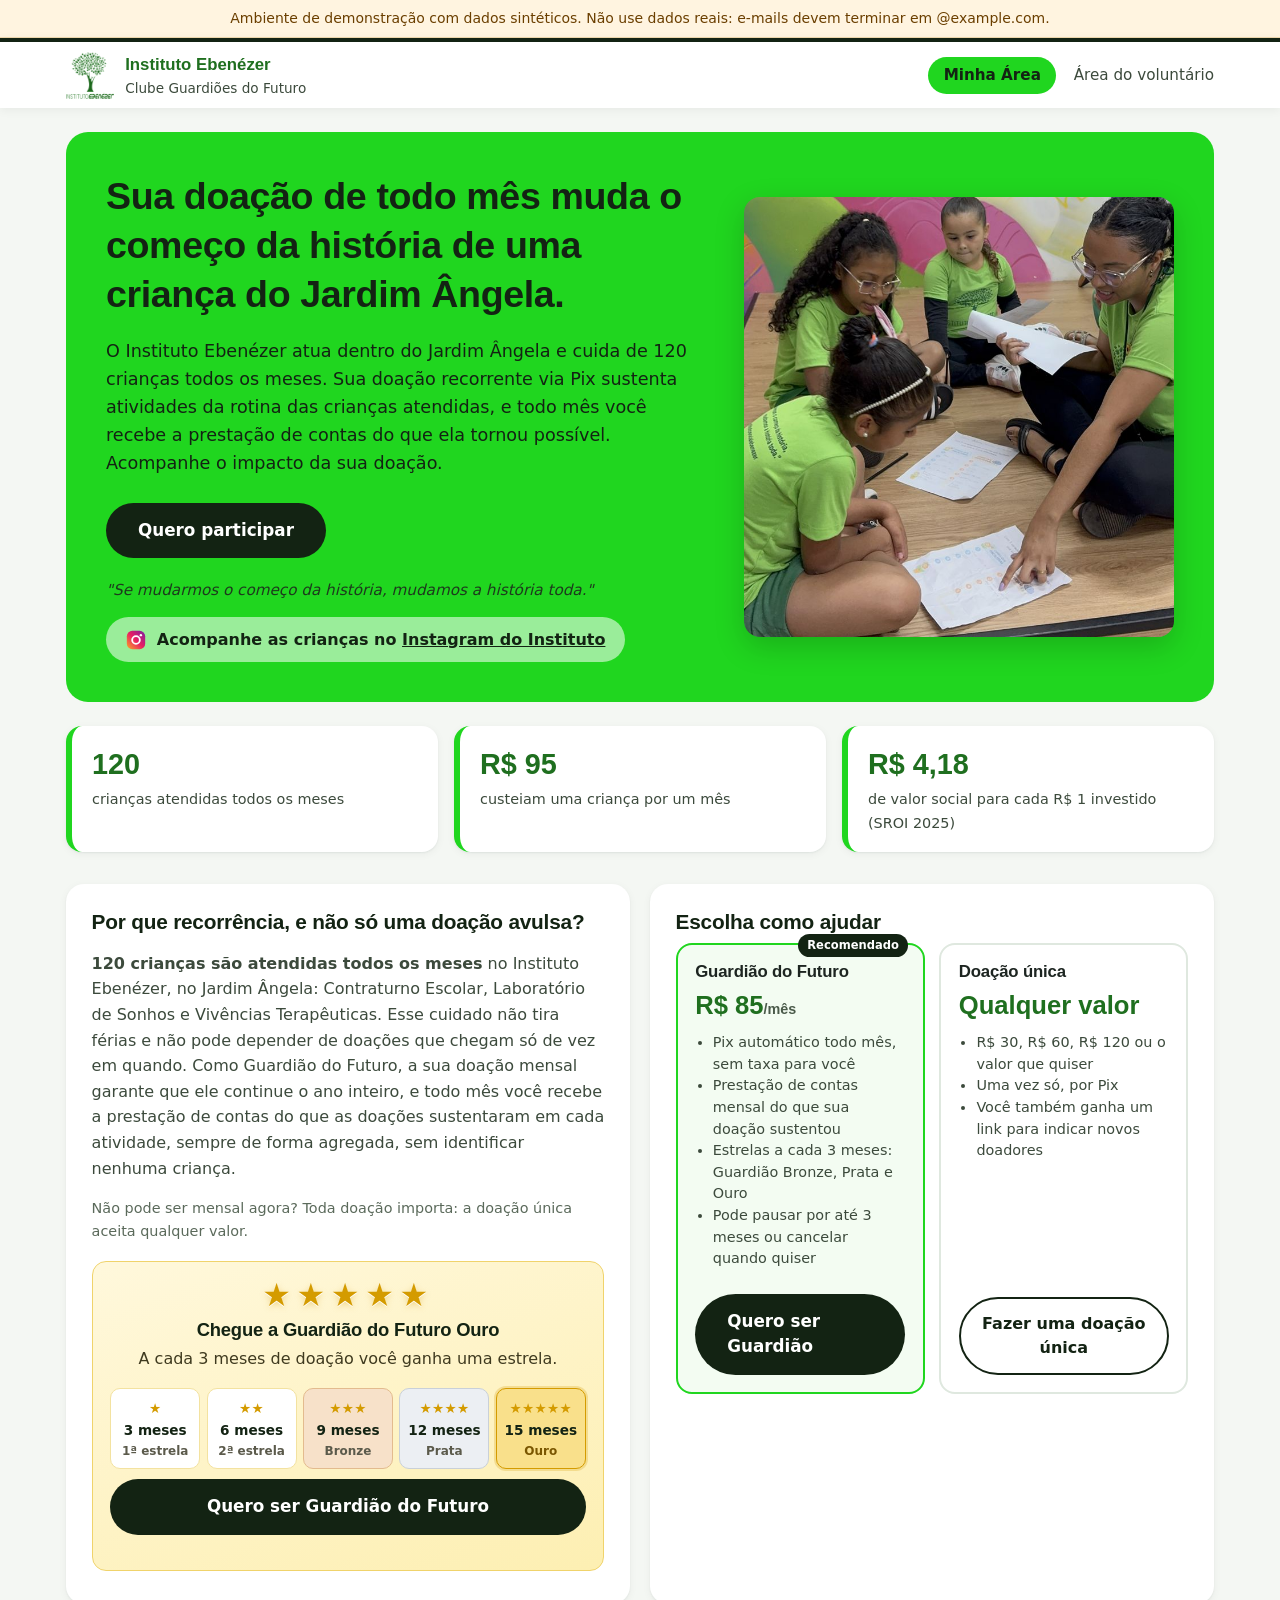
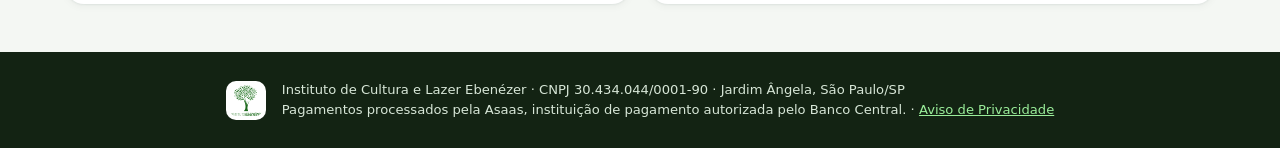
==== commit 3be6643d: "Minha Área mais engajadora e ajustes no convite Ouro - Página: bloco Guardião do Futuro Ouro abaixo " ====
--- a/web/index.html
+++ b/web/index.html
@@ -56,11 +56,12 @@
   <div class="bloco-cartao">
     <h2>Por que recorrência, e não só uma doação avulsa?</h2>
     <p><strong>120 crianças são atendidas todos os meses</strong> no Instituto Ebenézer, no Jardim Ângela: Contraturno Escolar, Laboratório de Sonhos e Vivências Terapêuticas. Esse cuidado não tira férias e não pode depender de doações que chegam só de vez em quando. Como Guardião do Futuro, a sua doação mensal garante que ele continue o ano inteiro, e todo mês você recebe a prestação de contas do que as doações sustentaram em cada atividade, sempre de forma agregada, sem identificar nenhuma criança.</p>
+    <p class="nota-suave">Não pode ser mensal agora? Toda doação importa: a doação única aceita qualquer valor.</p>
     <div class="convite-ouro" aria-labelledby="titulo-ouro">
       <div class="ouro-cabeca">
         <span class="ouro-estrelas" aria-hidden="true">★★★★★</span>
         <h3 id="titulo-ouro">Chegue a Guardião do Futuro Ouro</h3>
-        <p>A cada 3 meses de doação você ganha uma estrela. Em 15 meses, as 5 estrelas fazem de você um Guardião do Futuro Ouro.</p>
+        <p>A cada 3 meses de doação você ganha uma estrela.</p>
       </div>
       <ol class="trilha-estrelas" aria-label="Como se ganham as estrelas">
         <li><span class="est" aria-hidden="true">★</span><b>3 meses</b><small>1ª estrela</small></li>
@@ -69,10 +70,8 @@
         <li class="nivel-prata"><span class="est" aria-hidden="true">★★★★</span><b>12 meses</b><small>Prata</small></li>
         <li class="nivel-ouro"><span class="est" aria-hidden="true">★★★★★</span><b>15 meses</b><small>Ouro</small></li>
       </ol>
-      <p class="ouro-rodape">Suas estrelas e seu nível aparecem na Minha Área, e o Instituto celebra cada conquista com você.</p>
       <a class="btn-pilula" href="#cadastro" data-ir="cadastro" data-tipo="guardiao">Quero ser Guardião do Futuro</a>
     </div>
-    <p class="nota-suave">Não pode ser mensal agora? Toda doação importa: a doação única aceita qualquer valor.</p>
   </div>
   <div class="bloco-cartao">
     <h2>Escolha como ajudar</h2>
@@ -269,14 +268,12 @@
 <!-- ================= MINHA ÁREA ================= -->
 <section class="tela area" id="tela-area" data-tela="area" hidden>
   <div class="area-topo">
-    <div>
-      <h1>Olá, <span id="area-nome"></span>!</h1>
-      <p class="sub">Acompanhe sua doação, seu impacto e seu histórico.</p>
-    </div>
+    <p class="area-ola">Olá, <span id="area-nome"></span>! Esta é a sua Área de Guardião.</p>
     <button class="btn-contorno" type="button" id="btn-sair-area">Sair</button>
   </div>
+  <div class="conquista" id="area-nivel"></div>
   <div class="area-grade">
-    <div class="area-cartao nivel-cartao" id="area-nivel"></div>
+    <div class="area-cartao" id="area-jornada"></div>
     <div class="area-cartao" id="area-status"></div>
   </div>
   <div class="area-cartao alerta-atraso" id="area-atraso" hidden></div>
--- a/web/css/estilo.css
+++ b/web/css/estilo.css
@@ -436,3 +436,48 @@
   .trilha-estrelas b { font-size: .72rem; } .trilha-estrelas small { font-size: .66rem; }
   .ouro-estrelas { font-size: 1.6rem; }
 }
+
+/* Minha Área: cartão de conquista e jornada até o Ouro */
+.area-ola { margin: 0; color: #3c4a3c; font-size: 1rem; align-self: center; }
+.conquista { margin-top: 1rem; border-radius: 22px; padding: 1.6rem 1.8rem; display: grid;
+  grid-template-columns: auto 1fr auto; gap: 1.5rem; align-items: center; color: var(--preto);
+  background: linear-gradient(135deg, var(--marca) 0%, #7ee27d 100%); box-shadow: var(--sombra); }
+.conquista.prata { background: linear-gradient(135deg, #e6ebf1 0%, #c9d3de 55%, #9aed9a 140%); }
+.conquista.bronze { background: linear-gradient(135deg, #f7e1c9 0%, #e3bb8e 60%, #9aed9a 150%); }
+.conquista.ouro { background: linear-gradient(135deg, #fff3bf 0%, #f9d75c 60%, #e0a800 130%); }
+.conquista-medalha { width: 104px; height: 104px; border-radius: 50%; background: rgba(255,255,255,.75);
+  display: grid; place-items: center; font-size: 3.4rem; box-shadow: 0 6px 18px rgba(0,0,0,.12), inset 0 0 0 4px rgba(255,255,255,.9); }
+.conquista h1 { font-family: var(--fonte-titulo); font-weight: 800; font-size: 1.75rem; line-height: 1.2; margin: 0 0 .35rem; }
+.conquista-estrelas { display: flex; align-items: center; gap: .6rem; }
+.conquista-estrelas .estrelas { font-size: 1.9rem; color: #c98f00; text-shadow: 0 1px 0 #fff; }
+.conquista-estrelas span:last-child { font-size: .85rem; font-weight: 700; color: #2d3a2d; }
+.conquista-frase { margin: .4rem 0 .3rem; font-size: 1rem; line-height: 1.5; color: #1f2e1f; }
+.conquista-meta { margin: .3rem 0 .45rem; font-size: 1.05rem; color: var(--preto); }
+.conquista-meta strong { font-weight: 800; }
+.conquista-barra { height: 12px; border-radius: 999px; background: rgba(255,255,255,.65); overflow: hidden; max-width: 420px; }
+.conquista-barra > div { height: 100%; border-radius: 999px; background: linear-gradient(90deg, #e0a800, #f9d75c); }
+.conquista-numeros { display: grid; gap: .5rem; margin: 0; min-width: 190px; }
+.conquista-numeros > div { background: rgba(255,255,255,.8); border-radius: 12px; padding: .55rem .8rem; }
+.conquista-numeros dt { font-family: var(--fonte-titulo); font-weight: 800; font-size: 1.15rem; }
+.conquista-numeros dd { margin: 0; font-size: .8rem; color: #3c4a3c; }
+.jornada-pessoal li { position: relative; padding-bottom: .7rem; }
+.jornada-pessoal li.futuro { opacity: .55; }
+.jornada-pessoal li.aqui { opacity: 1; outline: 2px dashed #d49b00; outline-offset: 2px; }
+.jornada-pessoal li.feito { box-shadow: inset 0 0 0 2px rgba(31,111,31,.35); }
+.marca-passo { font-style: normal; font-size: .66rem; font-weight: 700; color: var(--marca-escuro); margin-top: .15rem; }
+.jornada-pessoal li.aqui .marca-passo { color: #8a6200; }
+@media (max-width: 760px) {
+  .conquista { grid-template-columns: 1fr; text-align: center; padding: 1.4rem 1.1rem; justify-items: center; }
+  .conquista-estrelas { justify-content: center; flex-wrap: wrap; }
+  .conquista-barra { margin: 0 auto; }
+  .conquista-numeros { grid-template-columns: repeat(3, 1fr); width: 100%; min-width: 0; }
+  .conquista h1 { font-size: 1.4rem; }
+  .conquista-medalha { width: 84px; height: 84px; font-size: 2.7rem; }
+}
+.jornada-previsao { margin: .9rem 0 0; padding: .7rem .9rem; border-radius: 12px; background: #fff8dc; border: 1px solid #f0d36b; color: #4d3f00; }
+@media (max-width: 520px) {
+  .marca-passo .txt { display: none; }
+  .feito .marca-passo { font-size: .85rem; } .aqui .marca-passo { font-size: .6rem; }
+  .conquista-numeros dt { font-size: .95rem; }
+  .conquista-numeros > div { padding: .5rem .4rem; }
+}
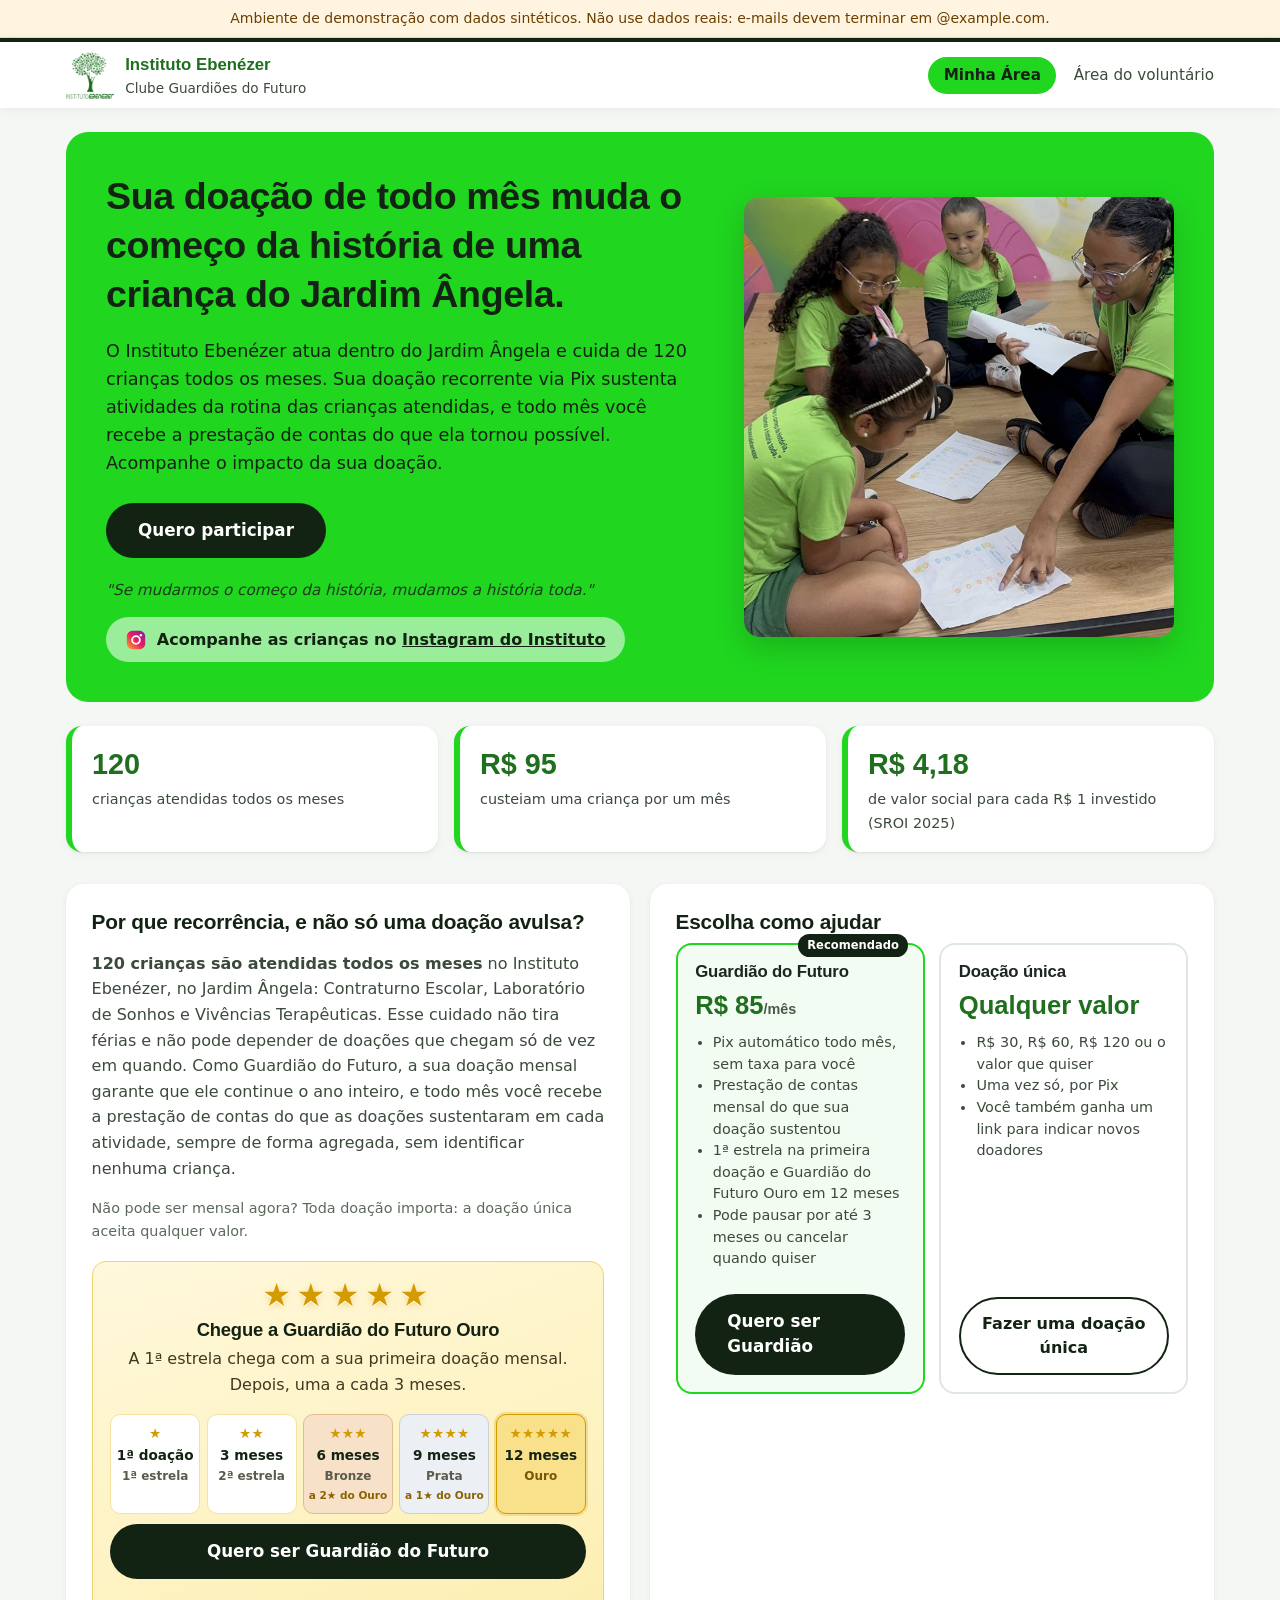
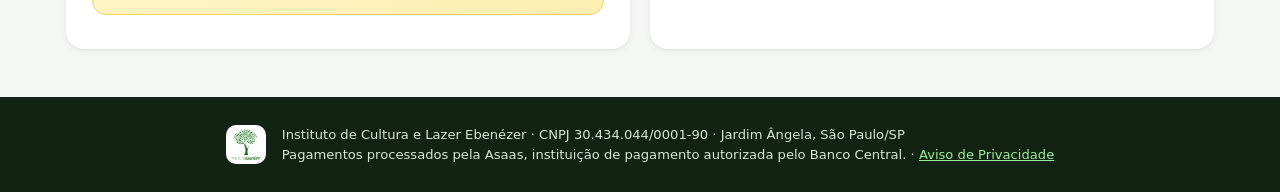
==== commit 4d2f702b: "Nova regra das estrelas, trava de e-mail real na demonstração e Guardião de demonstração Prata - Est" ====
--- a/web/index.html
+++ b/web/index.html
@@ -61,14 +61,14 @@
       <div class="ouro-cabeca">
         <span class="ouro-estrelas" aria-hidden="true">★★★★★</span>
         <h3 id="titulo-ouro">Chegue a Guardião do Futuro Ouro</h3>
-        <p>A cada 3 meses de doação você ganha uma estrela.</p>
+        <p>A 1ª estrela chega com a sua primeira doação mensal. Depois, uma a cada 3 meses.</p>
       </div>
       <ol class="trilha-estrelas" aria-label="Como se ganham as estrelas">
-        <li><span class="est" aria-hidden="true">★</span><b>3 meses</b><small>1ª estrela</small></li>
-        <li><span class="est" aria-hidden="true">★★</span><b>6 meses</b><small>2ª estrela</small></li>
-        <li class="nivel-bronze"><span class="est" aria-hidden="true">★★★</span><b>9 meses</b><small>Bronze</small></li>
-        <li class="nivel-prata"><span class="est" aria-hidden="true">★★★★</span><b>12 meses</b><small>Prata</small></li>
-        <li class="nivel-ouro"><span class="est" aria-hidden="true">★★★★★</span><b>15 meses</b><small>Ouro</small></li>
+        <li><span class="est" aria-hidden="true">★</span><b>1ª doação</b><small>1ª estrela</small></li>
+        <li><span class="est" aria-hidden="true">★★</span><b>3 meses</b><small>2ª estrela</small></li>
+        <li class="nivel-bronze"><span class="est" aria-hidden="true">★★★</span><b>6 meses</b><small>Bronze</small><i class="falta-ouro">a 2★ do Ouro</i></li>
+        <li class="nivel-prata"><span class="est" aria-hidden="true">★★★★</span><b>9 meses</b><small>Prata</small><i class="falta-ouro">a 1★ do Ouro</i></li>
+        <li class="nivel-ouro"><span class="est" aria-hidden="true">★★★★★</span><b>12 meses</b><small>Ouro</small></li>
       </ol>
       <a class="btn-pilula" href="#cadastro" data-ir="cadastro" data-tipo="guardiao">Quero ser Guardião do Futuro</a>
     </div>
@@ -83,7 +83,7 @@
         <ul>
           <li>Pix automático todo mês, sem taxa para você</li>
           <li>Prestação de contas mensal do que sua doação sustentou</li>
-          <li>Estrelas a cada 3 meses: Guardião Bronze, Prata e Ouro</li>
+          <li>1ª estrela na primeira doação e Guardião do Futuro Ouro em 12 meses</li>
           <li>Pode pausar por até 3 meses ou cancelar quando quiser</li>
         </ul>
         <a class="btn-pilula largo" href="#cadastro" data-ir="cadastro" data-tipo="guardiao">Quero ser Guardião</a>
--- a/web/css/estilo.css
+++ b/web/css/estilo.css
@@ -481,3 +481,4 @@
   .conquista-numeros dt { font-size: .95rem; }
   .conquista-numeros > div { padding: .5rem .4rem; }
 }
+.falta-ouro { font-style: normal; font-size: .66rem; font-weight: 700; color: #8a6200; margin-top: .1rem; }
